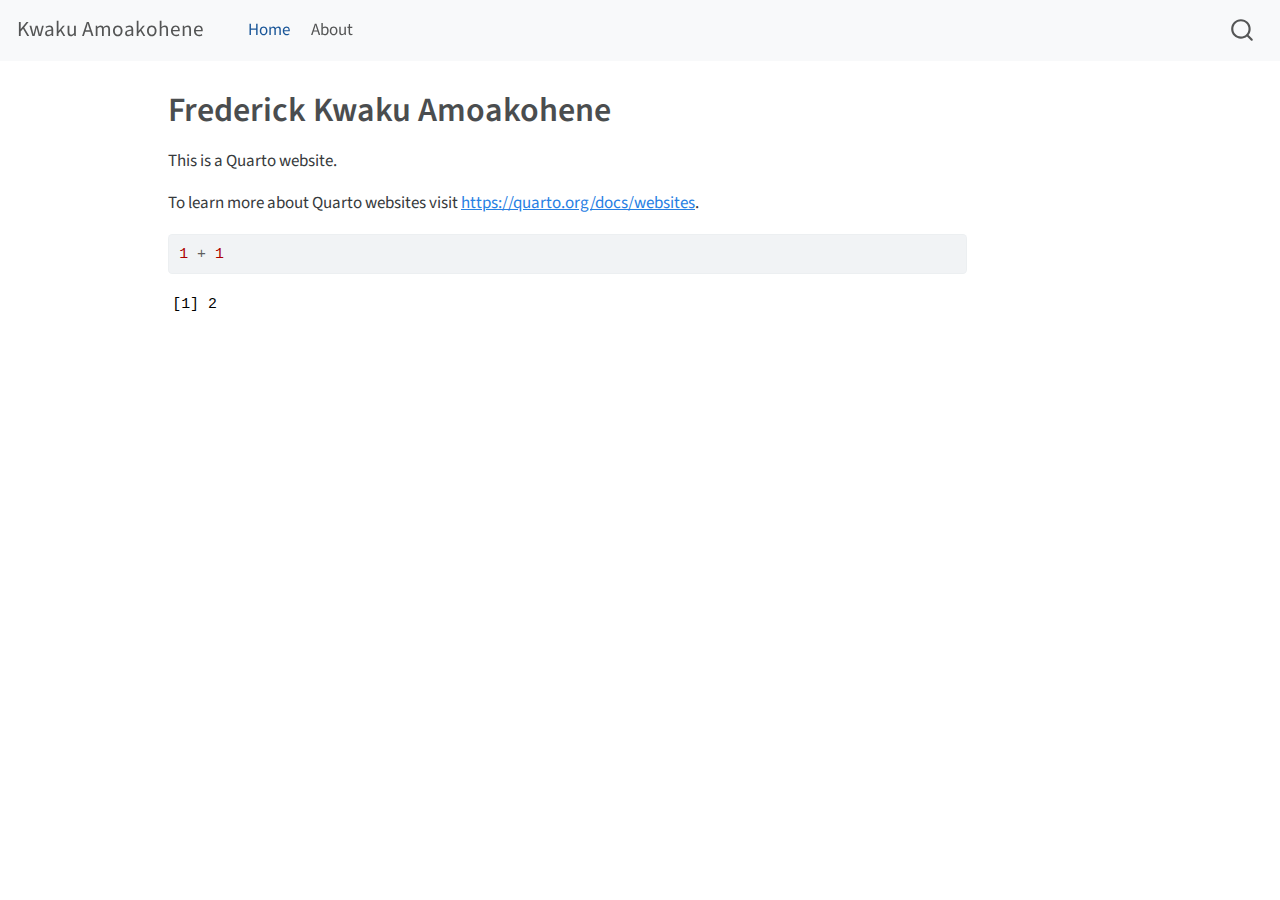
==== docs/index.html @ 7fefe79c "Serious website" ====
<!DOCTYPE html>
<html xmlns="http://www.w3.org/1999/xhtml" lang="en" xml:lang="en"><head>

<meta charset="utf-8">
<meta name="generator" content="quarto-1.3.450">

<meta name="viewport" content="width=device-width, initial-scale=1.0, user-scalable=yes">


<title>Kwaku Amoakohene - Frederick Kwaku Amoakohene</title>
<style>
code{white-space: pre-wrap;}
span.smallcaps{font-variant: small-caps;}
div.columns{display: flex; gap: min(4vw, 1.5em);}
div.column{flex: auto; overflow-x: auto;}
div.hanging-indent{margin-left: 1.5em; text-indent: -1.5em;}
ul.task-list{list-style: none;}
ul.task-list li input[type="checkbox"] {
  width: 0.8em;
  margin: 0 0.8em 0.2em -1em; /* quarto-specific, see https://github.com/quarto-dev/quarto-cli/issues/4556 */ 
  vertical-align: middle;
}
/* CSS for syntax highlighting */
pre > code.sourceCode { white-space: pre; position: relative; }
pre > code.sourceCode > span { display: inline-block; line-height: 1.25; }
pre > code.sourceCode > span:empty { height: 1.2em; }
.sourceCode { overflow: visible; }
code.sourceCode > span { color: inherit; text-decoration: inherit; }
div.sourceCode { margin: 1em 0; }
pre.sourceCode { margin: 0; }
@media screen {
div.sourceCode { overflow: auto; }
}
@media print {
pre > code.sourceCode { white-space: pre-wrap; }
pre > code.sourceCode > span { text-indent: -5em; padding-left: 5em; }
}
pre.numberSource code
  { counter-reset: source-line 0; }
pre.numberSource code > span
  { position: relative; left: -4em; counter-increment: source-line; }
pre.numberSource code > span > a:first-child::before
  { content: counter(source-line);
    position: relative; left: -1em; text-align: right; vertical-align: baseline;
    border: none; display: inline-block;
    -webkit-touch-callout: none; -webkit-user-select: none;
    -khtml-user-select: none; -moz-user-select: none;
    -ms-user-select: none; user-select: none;
    padding: 0 4px; width: 4em;
  }
pre.numberSource { margin-left: 3em;  padding-left: 4px; }
div.sourceCode
  {   }
@media screen {
pre > code.sourceCode > span > a:first-child::before { text-decoration: underline; }
}
</style>


<script src="site_libs/quarto-nav/quarto-nav.js"></script>
<script src="site_libs/quarto-nav/headroom.min.js"></script>
<script src="site_libs/clipboard/clipboard.min.js"></script>
<script src="site_libs/quarto-search/autocomplete.umd.js"></script>
<script src="site_libs/quarto-search/fuse.min.js"></script>
<script src="site_libs/quarto-search/quarto-search.js"></script>
<meta name="quarto:offset" content="./">
<script src="site_libs/quarto-html/quarto.js"></script>
<script src="site_libs/quarto-html/popper.min.js"></script>
<script src="site_libs/quarto-html/tippy.umd.min.js"></script>
<script src="site_libs/quarto-html/anchor.min.js"></script>
<link href="site_libs/quarto-html/tippy.css" rel="stylesheet">
<link href="site_libs/quarto-html/quarto-syntax-highlighting.css" rel="stylesheet" id="quarto-text-highlighting-styles">
<script src="site_libs/bootstrap/bootstrap.min.js"></script>
<link href="site_libs/bootstrap/bootstrap-icons.css" rel="stylesheet">
<link href="site_libs/bootstrap/bootstrap.min.css" rel="stylesheet" id="quarto-bootstrap" data-mode="light">
<script id="quarto-search-options" type="application/json">{
  "location": "navbar",
  "copy-button": false,
  "collapse-after": 3,
  "panel-placement": "end",
  "type": "overlay",
  "limit": 20,
  "language": {
    "search-no-results-text": "No results",
    "search-matching-documents-text": "matching documents",
    "search-copy-link-title": "Copy link to search",
    "search-hide-matches-text": "Hide additional matches",
    "search-more-match-text": "more match in this document",
    "search-more-matches-text": "more matches in this document",
    "search-clear-button-title": "Clear",
    "search-detached-cancel-button-title": "Cancel",
    "search-submit-button-title": "Submit",
    "search-label": "Search"
  }
}</script>


<link rel="stylesheet" href="styles.css">
</head>

<body class="nav-fixed">

<div id="quarto-search-results"></div>
  <header id="quarto-header" class="headroom fixed-top">
    <nav class="navbar navbar-expand-lg navbar-dark ">
      <div class="navbar-container container-fluid">
      <div class="navbar-brand-container">
    <a class="navbar-brand" href="./index.html">
    <span class="navbar-title">Kwaku Amoakohene</span>
    </a>
  </div>
            <div id="quarto-search" class="" title="Search"></div>
          <button class="navbar-toggler" type="button" data-bs-toggle="collapse" data-bs-target="#navbarCollapse" aria-controls="navbarCollapse" aria-expanded="false" aria-label="Toggle navigation" onclick="if (window.quartoToggleHeadroom) { window.quartoToggleHeadroom(); }">
  <span class="navbar-toggler-icon"></span>
</button>
          <div class="collapse navbar-collapse" id="navbarCollapse">
            <ul class="navbar-nav navbar-nav-scroll me-auto">
  <li class="nav-item">
    <a class="nav-link active" href="./index.html" rel="" target="" aria-current="page">
 <span class="menu-text">Home</span></a>
  </li>  
  <li class="nav-item">
    <a class="nav-link" href="./about.html" rel="" target="">
 <span class="menu-text">About</span></a>
  </li>  
</ul>
            <div class="quarto-navbar-tools ms-auto">
</div>
          </div> <!-- /navcollapse -->
      </div> <!-- /container-fluid -->
    </nav>
</header>
<!-- content -->
<div id="quarto-content" class="quarto-container page-columns page-rows-contents page-layout-article page-navbar">
<!-- sidebar -->
<!-- margin-sidebar -->
    <div id="quarto-margin-sidebar" class="sidebar margin-sidebar">
        
    </div>
<!-- main -->
<main class="content" id="quarto-document-content">

<header id="title-block-header" class="quarto-title-block default">
<div class="quarto-title">
<h1 class="title">Frederick Kwaku Amoakohene</h1>
</div>



<div class="quarto-title-meta">

    
  
    
  </div>
  

</header>

<p>This is a Quarto website.</p>
<p>To learn more about Quarto websites visit <a href="https://quarto.org/docs/websites" class="uri">https://quarto.org/docs/websites</a>.</p>
<div class="cell">
<div class="sourceCode cell-code" id="cb1"><pre class="sourceCode r code-with-copy"><code class="sourceCode r"><span id="cb1-1"><a href="#cb1-1" aria-hidden="true" tabindex="-1"></a><span class="dv">1</span> <span class="sc">+</span> <span class="dv">1</span></span></code><button title="Copy to Clipboard" class="code-copy-button"><i class="bi"></i></button></pre></div>
<div class="cell-output cell-output-stdout">
<pre><code>[1] 2</code></pre>
</div>
</div>



</main> <!-- /main -->
<script id="quarto-html-after-body" type="application/javascript">
window.document.addEventListener("DOMContentLoaded", function (event) {
  const toggleBodyColorMode = (bsSheetEl) => {
    const mode = bsSheetEl.getAttribute("data-mode");
    const bodyEl = window.document.querySelector("body");
    if (mode === "dark") {
      bodyEl.classList.add("quarto-dark");
      bodyEl.classList.remove("quarto-light");
    } else {
      bodyEl.classList.add("quarto-light");
      bodyEl.classList.remove("quarto-dark");
    }
  }
  const toggleBodyColorPrimary = () => {
    const bsSheetEl = window.document.querySelector("link#quarto-bootstrap");
    if (bsSheetEl) {
      toggleBodyColorMode(bsSheetEl);
    }
  }
  toggleBodyColorPrimary();  
  const icon = "";
  const anchorJS = new window.AnchorJS();
  anchorJS.options = {
    placement: 'right',
    icon: icon
  };
  anchorJS.add('.anchored');
  const isCodeAnnotation = (el) => {
    for (const clz of el.classList) {
      if (clz.startsWith('code-annotation-')) {                     
        return true;
      }
    }
    return false;
  }
  const clipboard = new window.ClipboardJS('.code-copy-button', {
    text: function(trigger) {
      const codeEl = trigger.previousElementSibling.cloneNode(true);
      for (const childEl of codeEl.children) {
        if (isCodeAnnotation(childEl)) {
          childEl.remove();
        }
      }
      return codeEl.innerText;
    }
  });
  clipboard.on('success', function(e) {
    // button target
    const button = e.trigger;
    // don't keep focus
    button.blur();
    // flash "checked"
    button.classList.add('code-copy-button-checked');
    var currentTitle = button.getAttribute("title");
    button.setAttribute("title", "Copied!");
    let tooltip;
    if (window.bootstrap) {
      button.setAttribute("data-bs-toggle", "tooltip");
      button.setAttribute("data-bs-placement", "left");
      button.setAttribute("data-bs-title", "Copied!");
      tooltip = new bootstrap.Tooltip(button, 
        { trigger: "manual", 
          customClass: "code-copy-button-tooltip",
          offset: [0, -8]});
      tooltip.show();    
    }
    setTimeout(function() {
      if (tooltip) {
        tooltip.hide();
        button.removeAttribute("data-bs-title");
        button.removeAttribute("data-bs-toggle");
        button.removeAttribute("data-bs-placement");
      }
      button.setAttribute("title", currentTitle);
      button.classList.remove('code-copy-button-checked');
    }, 1000);
    // clear code selection
    e.clearSelection();
  });
  function tippyHover(el, contentFn) {
    const config = {
      allowHTML: true,
      content: contentFn,
      maxWidth: 500,
      delay: 100,
      arrow: false,
      appendTo: function(el) {
          return el.parentElement;
      },
      interactive: true,
      interactiveBorder: 10,
      theme: 'quarto',
      placement: 'bottom-start'
    };
    window.tippy(el, config); 
  }
  const noterefs = window.document.querySelectorAll('a[role="doc-noteref"]');
  for (var i=0; i<noterefs.length; i++) {
    const ref = noterefs[i];
    tippyHover(ref, function() {
      // use id or data attribute instead here
      let href = ref.getAttribute('data-footnote-href') || ref.getAttribute('href');
      try { href = new URL(href).hash; } catch {}
      const id = href.replace(/^#\/?/, "");
      const note = window.document.getElementById(id);
      return note.innerHTML;
    });
  }
      let selectedAnnoteEl;
      const selectorForAnnotation = ( cell, annotation) => {
        let cellAttr = 'data-code-cell="' + cell + '"';
        let lineAttr = 'data-code-annotation="' +  annotation + '"';
        const selector = 'span[' + cellAttr + '][' + lineAttr + ']';
        return selector;
      }
      const selectCodeLines = (annoteEl) => {
        const doc = window.document;
        const targetCell = annoteEl.getAttribute("data-target-cell");
        const targetAnnotation = annoteEl.getAttribute("data-target-annotation");
        const annoteSpan = window.document.querySelector(selectorForAnnotation(targetCell, targetAnnotation));
        const lines = annoteSpan.getAttribute("data-code-lines").split(",");
        const lineIds = lines.map((line) => {
          return targetCell + "-" + line;
        })
        let top = null;
        let height = null;
        let parent = null;
        if (lineIds.length > 0) {
            //compute the position of the single el (top and bottom and make a div)
            const el = window.document.getElementById(lineIds[0]);
            top = el.offsetTop;
            height = el.offsetHeight;
            parent = el.parentElement.parentElement;
          if (lineIds.length > 1) {
            const lastEl = window.document.getElementById(lineIds[lineIds.length - 1]);
            const bottom = lastEl.offsetTop + lastEl.offsetHeight;
            height = bottom - top;
          }
          if (top !== null && height !== null && parent !== null) {
            // cook up a div (if necessary) and position it 
            let div = window.document.getElementById("code-annotation-line-highlight");
            if (div === null) {
              div = window.document.createElement("div");
              div.setAttribute("id", "code-annotation-line-highlight");
              div.style.position = 'absolute';
              parent.appendChild(div);
            }
            div.style.top = top - 2 + "px";
            div.style.height = height + 4 + "px";
            let gutterDiv = window.document.getElementById("code-annotation-line-highlight-gutter");
            if (gutterDiv === null) {
              gutterDiv = window.document.createElement("div");
              gutterDiv.setAttribute("id", "code-annotation-line-highlight-gutter");
              gutterDiv.style.position = 'absolute';
              const codeCell = window.document.getElementById(targetCell);
              const gutter = codeCell.querySelector('.code-annotation-gutter');
              gutter.appendChild(gutterDiv);
            }
            gutterDiv.style.top = top - 2 + "px";
            gutterDiv.style.height = height + 4 + "px";
          }
          selectedAnnoteEl = annoteEl;
        }
      };
      const unselectCodeLines = () => {
        const elementsIds = ["code-annotation-line-highlight", "code-annotation-line-highlight-gutter"];
        elementsIds.forEach((elId) => {
          const div = window.document.getElementById(elId);
          if (div) {
            div.remove();
          }
        });
        selectedAnnoteEl = undefined;
      };
      // Attach click handler to the DT
      const annoteDls = window.document.querySelectorAll('dt[data-target-cell]');
      for (const annoteDlNode of annoteDls) {
        annoteDlNode.addEventListener('click', (event) => {
          const clickedEl = event.target;
          if (clickedEl !== selectedAnnoteEl) {
            unselectCodeLines();
            const activeEl = window.document.querySelector('dt[data-target-cell].code-annotation-active');
            if (activeEl) {
              activeEl.classList.remove('code-annotation-active');
            }
            selectCodeLines(clickedEl);
            clickedEl.classList.add('code-annotation-active');
          } else {
            // Unselect the line
            unselectCodeLines();
            clickedEl.classList.remove('code-annotation-active');
          }
        });
      }
  const findCites = (el) => {
    const parentEl = el.parentElement;
    if (parentEl) {
      const cites = parentEl.dataset.cites;
      if (cites) {
        return {
          el,
          cites: cites.split(' ')
        };
      } else {
        return findCites(el.parentElement)
      }
    } else {
      return undefined;
    }
  };
  var bibliorefs = window.document.querySelectorAll('a[role="doc-biblioref"]');
  for (var i=0; i<bibliorefs.length; i++) {
    const ref = bibliorefs[i];
    const citeInfo = findCites(ref);
    if (citeInfo) {
      tippyHover(citeInfo.el, function() {
        var popup = window.document.createElement('div');
        citeInfo.cites.forEach(function(cite) {
          var citeDiv = window.document.createElement('div');
          citeDiv.classList.add('hanging-indent');
          citeDiv.classList.add('csl-entry');
          var biblioDiv = window.document.getElementById('ref-' + cite);
          if (biblioDiv) {
            citeDiv.innerHTML = biblioDiv.innerHTML;
          }
          popup.appendChild(citeDiv);
        });
        return popup.innerHTML;
      });
    }
  }
});
</script>
</div> <!-- /content -->



</body></html>
---- docs/site_libs/quarto-html/tippy.css ----
.tippy-box[data-animation=fade][data-state=hidden]{opacity:0}[data-tippy-root]{max-width:calc(100vw - 10px)}.tippy-box{position:relative;background-color:#333;color:#fff;border-radius:4px;font-size:14px;line-height:1.4;white-space:normal;outline:0;transition-property:transform,visibility,opacity}.tippy-box[data-placement^=top]>.tippy-arrow{bottom:0}.tippy-box[data-placement^=top]>.tippy-arrow:before{bottom:-7px;left:0;border-width:8px 8px 0;border-top-color:initial;transform-origin:center top}.tippy-box[data-placement^=bottom]>.tippy-arrow{top:0}.tippy-box[data-placement^=bottom]>.tippy-arrow:before{top:-7px;left:0;border-width:0 8px 8px;border-bottom-color:initial;transform-origin:center bottom}.tippy-box[data-placement^=left]>.tippy-arrow{right:0}.tippy-box[data-placement^=left]>.tippy-arrow:before{border-width:8px 0 8px 8px;border-left-color:initial;right:-7px;transform-origin:center left}.tippy-box[data-placement^=right]>.tippy-arrow{left:0}.tippy-box[data-placement^=right]>.tippy-arrow:before{left:-7px;border-width:8px 8px 8px 0;border-right-color:initial;transform-origin:center right}.tippy-box[data-inertia][data-state=visible]{transition-timing-function:cubic-bezier(.54,1.5,.38,1.11)}.tippy-arrow{width:16px;height:16px;color:#333}.tippy-arrow:before{content:"";position:absolute;border-color:transparent;border-style:solid}.tippy-content{position:relative;padding:5px 9px;z-index:1}
---- docs/site_libs/quarto-html/quarto-syntax-highlighting.css ----
/* quarto syntax highlight colors */
:root {
  --quarto-hl-ot-color: #003B4F;
  --quarto-hl-at-color: #657422;
  --quarto-hl-ss-color: #20794D;
  --quarto-hl-an-color: #5E5E5E;
  --quarto-hl-fu-color: #4758AB;
  --quarto-hl-st-color: #20794D;
  --quarto-hl-cf-color: #003B4F;
  --quarto-hl-op-color: #5E5E5E;
  --quarto-hl-er-color: #AD0000;
  --quarto-hl-bn-color: #AD0000;
  --quarto-hl-al-color: #AD0000;
  --quarto-hl-va-color: #111111;
  --quarto-hl-bu-color: inherit;
  --quarto-hl-ex-color: inherit;
  --quarto-hl-pp-color: #AD0000;
  --quarto-hl-in-color: #5E5E5E;
  --quarto-hl-vs-color: #20794D;
  --quarto-hl-wa-color: #5E5E5E;
  --quarto-hl-do-color: #5E5E5E;
  --quarto-hl-im-color: #00769E;
  --quarto-hl-ch-color: #20794D;
  --quarto-hl-dt-color: #AD0000;
  --quarto-hl-fl-color: #AD0000;
  --quarto-hl-co-color: #5E5E5E;
  --quarto-hl-cv-color: #5E5E5E;
  --quarto-hl-cn-color: #8f5902;
  --quarto-hl-sc-color: #5E5E5E;
  --quarto-hl-dv-color: #AD0000;
  --quarto-hl-kw-color: #003B4F;
}

/* other quarto variables */
:root {
  --quarto-font-monospace: SFMono-Regular, Menlo, Monaco, Consolas, "Liberation Mono", "Courier New", monospace;
}

pre > code.sourceCode > span {
  color: #003B4F;
}

code span {
  color: #003B4F;
}

code.sourceCode > span {
  color: #003B4F;
}

div.sourceCode,
div.sourceCode pre.sourceCode {
  color: #003B4F;
}

code span.ot {
  color: #003B4F;
  font-style: inherit;
}

code span.at {
  color: #657422;
  font-style: inherit;
}

code span.ss {
  color: #20794D;
  font-style: inherit;
}

code span.an {
  color: #5E5E5E;
  font-style: inherit;
}

code span.fu {
  color: #4758AB;
  font-style: inherit;
}

code span.st {
  color: #20794D;
  font-style: inherit;
}

code span.cf {
  color: #003B4F;
  font-style: inherit;
}

code span.op {
  color: #5E5E5E;
  font-style: inherit;
}

code span.er {
  color: #AD0000;
  font-style: inherit;
}

code span.bn {
  color: #AD0000;
  font-style: inherit;
}

code span.al {
  color: #AD0000;
  font-style: inherit;
}

code span.va {
  color: #111111;
  font-style: inherit;
}

code span.bu {
  font-style: inherit;
}

code span.ex {
  font-style: inherit;
}

code span.pp {
  color: #AD0000;
  font-style: inherit;
}

code span.in {
  color: #5E5E5E;
  font-style: inherit;
}

code span.vs {
  color: #20794D;
  font-style: inherit;
}

code span.wa {
  color: #5E5E5E;
  font-style: italic;
}

code span.do {
  color: #5E5E5E;
  font-style: italic;
}

code span.im {
  color: #00769E;
  font-style: inherit;
}

code span.ch {
  color: #20794D;
  font-style: inherit;
}

code span.dt {
  color: #AD0000;
  font-style: inherit;
}

code span.fl {
  color: #AD0000;
  font-style: inherit;
}

code span.co {
  color: #5E5E5E;
  font-style: inherit;
}

code span.cv {
  color: #5E5E5E;
  font-style: italic;
}

code span.cn {
  color: #8f5902;
  font-style: inherit;
}

code span.sc {
  color: #5E5E5E;
  font-style: inherit;
}

code span.dv {
  color: #AD0000;
  font-style: inherit;
}

code span.kw {
  color: #003B4F;
  font-style: inherit;
}

.prevent-inlining {
  content: "</";
}

/*# sourceMappingURL=debc5d5d77c3f9108843748ff7464032.css.map */
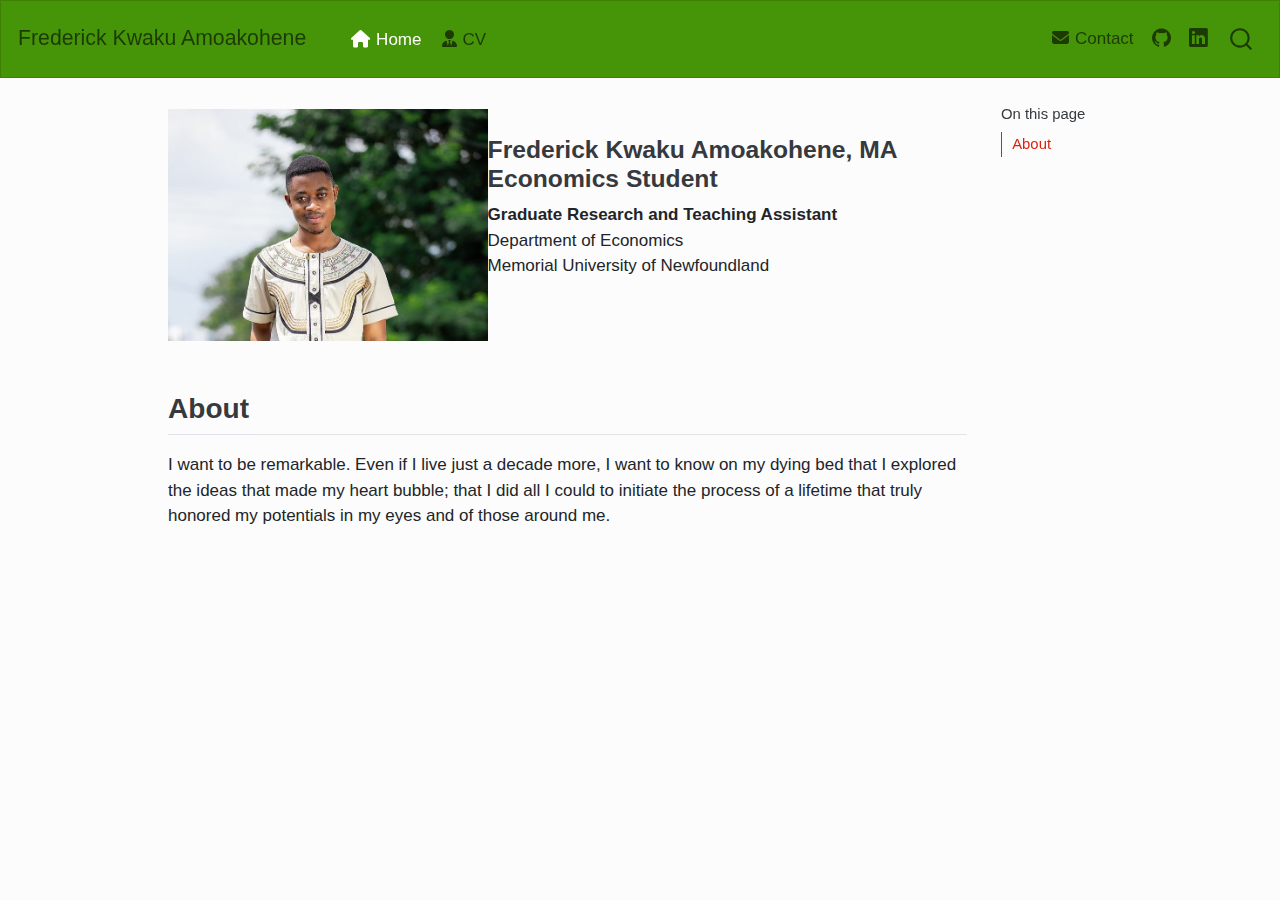
==== commit 77ad2435: "New changes" ====
--- a/docs/index.html
+++ b/docs/index.html
@@ -7,7 +7,7 @@
 <meta name="viewport" content="width=device-width, initial-scale=1.0, user-scalable=yes">
 
 
-<title>Kwaku Amoakohene - Frederick Kwaku Amoakohene</title>
+<title>Frederick Kwaku Amoakohene -</title>
 <style>
 code{white-space: pre-wrap;}
 span.smallcaps{font-variant: small-caps;}
@@ -19,40 +19,6 @@
   width: 0.8em;
   margin: 0 0.8em 0.2em -1em; /* quarto-specific, see https://github.com/quarto-dev/quarto-cli/issues/4556 */ 
   vertical-align: middle;
-}
-/* CSS for syntax highlighting */
-pre > code.sourceCode { white-space: pre; position: relative; }
-pre > code.sourceCode > span { display: inline-block; line-height: 1.25; }
-pre > code.sourceCode > span:empty { height: 1.2em; }
-.sourceCode { overflow: visible; }
-code.sourceCode > span { color: inherit; text-decoration: inherit; }
-div.sourceCode { margin: 1em 0; }
-pre.sourceCode { margin: 0; }
-@media screen {
-div.sourceCode { overflow: auto; }
-}
-@media print {
-pre > code.sourceCode { white-space: pre-wrap; }
-pre > code.sourceCode > span { text-indent: -5em; padding-left: 5em; }
-}
-pre.numberSource code
-  { counter-reset: source-line 0; }
-pre.numberSource code > span
-  { position: relative; left: -4em; counter-increment: source-line; }
-pre.numberSource code > span > a:first-child::before
-  { content: counter(source-line);
-    position: relative; left: -1em; text-align: right; vertical-align: baseline;
-    border: none; display: inline-block;
-    -webkit-touch-callout: none; -webkit-user-select: none;
-    -khtml-user-select: none; -moz-user-select: none;
-    -ms-user-select: none; user-select: none;
-    padding: 0 4px; width: 4em;
-  }
-pre.numberSource { margin-left: 3em;  padding-left: 4px; }
-div.sourceCode
-  {   }
-@media screen {
-pre > code.sourceCode > span > a:first-child::before { text-decoration: underline; }
 }
 </style>
 
@@ -73,6 +39,8 @@
 <script src="site_libs/bootstrap/bootstrap.min.js"></script>
 <link href="site_libs/bootstrap/bootstrap-icons.css" rel="stylesheet">
 <link href="site_libs/bootstrap/bootstrap.min.css" rel="stylesheet" id="quarto-bootstrap" data-mode="light">
+<link href="site_libs/quarto-contrib/fontawesome6-0.1.0/all.css" rel="stylesheet">
+<link href="site_libs/quarto-contrib/fontawesome6-0.1.0/latex-fontsize.css" rel="stylesheet">
 <script id="quarto-search-options" type="application/json">{
   "location": "navbar",
   "copy-button": false,
@@ -93,6 +61,15 @@
     "search-label": "Search"
   }
 }</script>
+<!-- Global site tag (gtag.js) - Google Analytics -->
+<script async="" src="https://www.googletagmanager.com/gtag/js?id=UA-242642273-1"></script>
+<script>
+  window.dataLayer = window.dataLayer || [];
+  function gtag(){dataLayer.push(arguments);}
+  gtag('js', new Date());
+
+  gtag('config', 'UA-242642273-1');
+</script>
 
 
 <link rel="stylesheet" href="styles.css">
@@ -106,7 +83,7 @@
       <div class="navbar-container container-fluid">
       <div class="navbar-brand-container">
     <a class="navbar-brand" href="./index.html">
-    <span class="navbar-title">Kwaku Amoakohene</span>
+    <span class="navbar-title">Frederick Kwaku Amoakohene</span>
     </a>
   </div>
             <div id="quarto-search" class="" title="Search"></div>
@@ -117,14 +94,30 @@
             <ul class="navbar-nav navbar-nav-scroll me-auto">
   <li class="nav-item">
     <a class="nav-link active" href="./index.html" rel="" target="" aria-current="page">
- <span class="menu-text">Home</span></a>
+ <span class="menu-text"><i class="fa-solid fa-house" aria-label="house"></i> Home</span></a>
   </li>  
   <li class="nav-item">
-    <a class="nav-link" href="./about.html" rel="" target="">
- <span class="menu-text">About</span></a>
+    <a class="nav-link" href="./CV.html" rel="" target="">
+ <span class="menu-text"><i class="fa-solid fa-user-tie" aria-label="user-tie"></i> CV</span></a>
   </li>  
 </ul>
-            <div class="quarto-navbar-tools ms-auto">
+            <ul class="navbar-nav navbar-nav-scroll ms-auto">
+  <li class="nav-item">
+    <a class="nav-link" href="./Contact.html" rel="" target="">
+ <span class="menu-text"><i class="fa-solid fa-envelope" aria-label="envelope"></i> Contact</span></a>
+  </li>  
+  <li class="nav-item compact">
+    <a class="nav-link" href="https://github.com/famoakohene7" rel="" target=""><i class="bi bi-github" role="img">
+</i> 
+ <span class="menu-text"></span></a>
+  </li>  
+  <li class="nav-item compact">
+    <a class="nav-link" href="https://www.linkedin.com/in/frederick-amoakohene/" rel="" target=""><i class="bi bi-linkedin" role="img">
+</i> 
+ <span class="menu-text"></span></a>
+  </li>  
+</ul>
+            <div class="quarto-navbar-tools">
 </div>
           </div> <!-- /navcollapse -->
       </div> <!-- /container-fluid -->
@@ -135,38 +128,39 @@
 <!-- sidebar -->
 <!-- margin-sidebar -->
     <div id="quarto-margin-sidebar" class="sidebar margin-sidebar">
-        
+        <nav id="TOC" role="doc-toc" class="toc-active">
+    <h2 id="toc-title">On this page</h2>
+   
+  <ul>
+  <li><a href="#about" id="toc-about" class="nav-link active" data-scroll-target="#about">About</a></li>
+  </ul>
+</nav>
     </div>
 <!-- main -->
 <main class="content" id="quarto-document-content">
 
-<header id="title-block-header" class="quarto-title-block default">
-<div class="quarto-title">
-<h1 class="title">Frederick Kwaku Amoakohene</h1>
+
+
+<div class="columns">
+<div class="column" style="width:40%;">
+<div class="round-image">
+<p><img src="photo.jpg" class="img-fluid"></p>
 </div>
-
-
-
-<div class="quarto-title-meta">
-
-    
-  
-    
-  </div>
-  
-
-</header>
-
-<p>This is a Quarto website.</p>
-<p>To learn more about Quarto websites visit <a href="https://quarto.org/docs/websites" class="uri">https://quarto.org/docs/websites</a>.</p>
-<div class="cell">
-<div class="sourceCode cell-code" id="cb1"><pre class="sourceCode r code-with-copy"><code class="sourceCode r"><span id="cb1-1"><a href="#cb1-1" aria-hidden="true" tabindex="-1"></a><span class="dv">1</span> <span class="sc">+</span> <span class="dv">1</span></span></code><button title="Copy to Clipboard" class="code-copy-button"><i class="bi"></i></button></pre></div>
-<div class="cell-output cell-output-stdout">
-<pre><code>[1] 2</code></pre>
+</div><div class="column" style="width:60%;">
+<section id="frederick-kwaku-amoakohene-ma-economics-student" class="level3">
+<h3 class="anchored" data-anchor-id="frederick-kwaku-amoakohene-ma-economics-student">Frederick Kwaku Amoakohene, MA Economics Student</h3>
+<p><strong>Graduate Research and Teaching Assistant</strong><br>
+Department of Economics<br>
+Memorial University of Newfoundland</p>
+</section>
 </div>
 </div>
-
-
+<section id="about" class="level2">
+<h2 class="anchored" data-anchor-id="about">About</h2>
+<p>I want to be remarkable. Even if I live just a decade more, I want to know on my dying bed that I explored the ideas that made my heart bubble; that I did all I could to initiate the process of a lifetime that truly honored my potentials in my eyes and of those around me.</p>
+
+
+</section>
 
 </main> <!-- /main -->
 <script id="quarto-html-after-body" type="application/javascript">
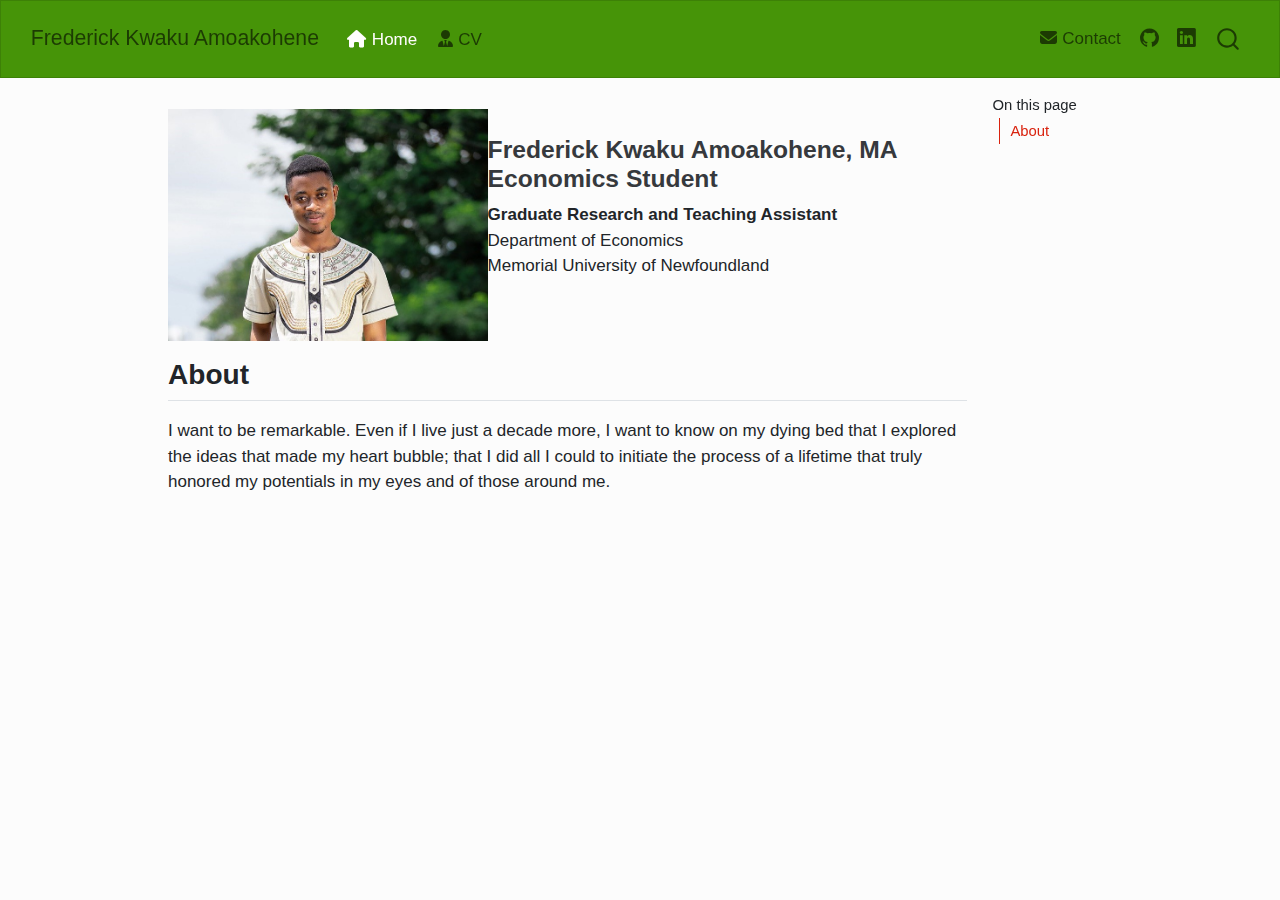
==== commit 3ffe872c: "New update" ====
--- a/docs/index.html
+++ b/docs/index.html
@@ -2,12 +2,12 @@
 <html xmlns="http://www.w3.org/1999/xhtml" lang="en" xml:lang="en"><head>
 
 <meta charset="utf-8">
-<meta name="generator" content="quarto-1.3.450">
+<meta name="generator" content="quarto-1.5.57">
 
 <meta name="viewport" content="width=device-width, initial-scale=1.0, user-scalable=yes">
 
 
-<title>Frederick Kwaku Amoakohene -</title>
+<title>Frederick Kwaku Amoakohene</title>
 <style>
 code{white-space: pre-wrap;}
 span.smallcaps{font-variant: small-caps;}
@@ -47,7 +47,13 @@
   "collapse-after": 3,
   "panel-placement": "end",
   "type": "overlay",
-  "limit": 20,
+  "limit": 50,
+  "keyboard-shortcut": [
+    "f",
+    "/",
+    "s"
+  ],
+  "show-item-context": false,
   "language": {
     "search-no-results-text": "No results",
     "search-matching-documents-text": "matching documents",
@@ -56,20 +62,30 @@
     "search-more-match-text": "more match in this document",
     "search-more-matches-text": "more matches in this document",
     "search-clear-button-title": "Clear",
+    "search-text-placeholder": "",
     "search-detached-cancel-button-title": "Cancel",
     "search-submit-button-title": "Submit",
     "search-label": "Search"
   }
 }</script>
 <!-- Global site tag (gtag.js) - Google Analytics -->
+
 <script async="" src="https://www.googletagmanager.com/gtag/js?id=UA-242642273-1"></script>
+
 <script>
+
   window.dataLayer = window.dataLayer || [];
+
   function gtag(){dataLayer.push(arguments);}
+
   gtag('js', new Date());
 
+
+
   gtag('config', 'UA-242642273-1');
+
 </script>
+
 
 
 <link rel="stylesheet" href="styles.css">
@@ -79,47 +95,47 @@
 
 <div id="quarto-search-results"></div>
   <header id="quarto-header" class="headroom fixed-top">
-    <nav class="navbar navbar-expand-lg navbar-dark ">
+    <nav class="navbar navbar-expand-lg " data-bs-theme="dark">
       <div class="navbar-container container-fluid">
-      <div class="navbar-brand-container">
+      <div class="navbar-brand-container mx-auto">
     <a class="navbar-brand" href="./index.html">
     <span class="navbar-title">Frederick Kwaku Amoakohene</span>
     </a>
   </div>
             <div id="quarto-search" class="" title="Search"></div>
-          <button class="navbar-toggler" type="button" data-bs-toggle="collapse" data-bs-target="#navbarCollapse" aria-controls="navbarCollapse" aria-expanded="false" aria-label="Toggle navigation" onclick="if (window.quartoToggleHeadroom) { window.quartoToggleHeadroom(); }">
+          <button class="navbar-toggler" type="button" data-bs-toggle="collapse" data-bs-target="#navbarCollapse" aria-controls="navbarCollapse" role="menu" aria-expanded="false" aria-label="Toggle navigation" onclick="if (window.quartoToggleHeadroom) { window.quartoToggleHeadroom(); }">
   <span class="navbar-toggler-icon"></span>
 </button>
           <div class="collapse navbar-collapse" id="navbarCollapse">
             <ul class="navbar-nav navbar-nav-scroll me-auto">
   <li class="nav-item">
-    <a class="nav-link active" href="./index.html" rel="" target="" aria-current="page">
- <span class="menu-text"><i class="fa-solid fa-house" aria-label="house"></i> Home</span></a>
+    <a class="nav-link active" href="./index.html" aria-current="page"> 
+<span class="menu-text"><i class="fa-solid fa-house" aria-label="house"></i> Home</span></a>
   </li>  
   <li class="nav-item">
-    <a class="nav-link" href="./CV.html" rel="" target="">
- <span class="menu-text"><i class="fa-solid fa-user-tie" aria-label="user-tie"></i> CV</span></a>
+    <a class="nav-link" href="./CV.html"> 
+<span class="menu-text"><i class="fa-solid fa-user-tie" aria-label="user-tie"></i> CV</span></a>
   </li>  
 </ul>
             <ul class="navbar-nav navbar-nav-scroll ms-auto">
   <li class="nav-item">
-    <a class="nav-link" href="./Contact.html" rel="" target="">
- <span class="menu-text"><i class="fa-solid fa-envelope" aria-label="envelope"></i> Contact</span></a>
+    <a class="nav-link" href="./Contact.html"> 
+<span class="menu-text"><i class="fa-solid fa-envelope" aria-label="envelope"></i> Contact</span></a>
   </li>  
   <li class="nav-item compact">
-    <a class="nav-link" href="https://github.com/famoakohene7" rel="" target=""><i class="bi bi-github" role="img">
+    <a class="nav-link" href="https://github.com/famoakohene7"> <i class="bi bi-github" role="img">
 </i> 
- <span class="menu-text"></span></a>
+<span class="menu-text"></span></a>
   </li>  
   <li class="nav-item compact">
-    <a class="nav-link" href="https://www.linkedin.com/in/frederick-amoakohene/" rel="" target=""><i class="bi bi-linkedin" role="img">
+    <a class="nav-link" href="https://www.linkedin.com/in/frederick-amoakohene/"> <i class="bi bi-linkedin" role="img">
 </i> 
- <span class="menu-text"></span></a>
+<span class="menu-text"></span></a>
   </li>  
 </ul>
+          </div> <!-- /navcollapse -->
             <div class="quarto-navbar-tools">
 </div>
-          </div> <!-- /navcollapse -->
       </div> <!-- /container-fluid -->
     </nav>
 </header>
@@ -141,6 +157,7 @@
 
 
 
+
 <div class="columns">
 <div class="column" style="width:40%;">
 <div class="round-image">
@@ -198,18 +215,7 @@
     }
     return false;
   }
-  const clipboard = new window.ClipboardJS('.code-copy-button', {
-    text: function(trigger) {
-      const codeEl = trigger.previousElementSibling.cloneNode(true);
-      for (const childEl of codeEl.children) {
-        if (isCodeAnnotation(childEl)) {
-          childEl.remove();
-        }
-      }
-      return codeEl.innerText;
-    }
-  });
-  clipboard.on('success', function(e) {
+  const onCopySuccess = function(e) {
     // button target
     const button = e.trigger;
     // don't keep focus
@@ -241,11 +247,50 @@
     }, 1000);
     // clear code selection
     e.clearSelection();
+  }
+  const getTextToCopy = function(trigger) {
+      const codeEl = trigger.previousElementSibling.cloneNode(true);
+      for (const childEl of codeEl.children) {
+        if (isCodeAnnotation(childEl)) {
+          childEl.remove();
+        }
+      }
+      return codeEl.innerText;
+  }
+  const clipboard = new window.ClipboardJS('.code-copy-button:not([data-in-quarto-modal])', {
+    text: getTextToCopy
   });
-  function tippyHover(el, contentFn) {
+  clipboard.on('success', onCopySuccess);
+  if (window.document.getElementById('quarto-embedded-source-code-modal')) {
+    // For code content inside modals, clipBoardJS needs to be initialized with a container option
+    // TODO: Check when it could be a function (https://github.com/zenorocha/clipboard.js/issues/860)
+    const clipboardModal = new window.ClipboardJS('.code-copy-button[data-in-quarto-modal]', {
+      text: getTextToCopy,
+      container: window.document.getElementById('quarto-embedded-source-code-modal')
+    });
+    clipboardModal.on('success', onCopySuccess);
+  }
+    var localhostRegex = new RegExp(/^(?:http|https):\/\/localhost\:?[0-9]*\//);
+    var mailtoRegex = new RegExp(/^mailto:/);
+      var filterRegex = new RegExp('/' + window.location.host + '/');
+    var isInternal = (href) => {
+        return filterRegex.test(href) || localhostRegex.test(href) || mailtoRegex.test(href);
+    }
+    // Inspect non-navigation links and adorn them if external
+ 	var links = window.document.querySelectorAll('a[href]:not(.nav-link):not(.navbar-brand):not(.toc-action):not(.sidebar-link):not(.sidebar-item-toggle):not(.pagination-link):not(.no-external):not([aria-hidden]):not(.dropdown-item):not(.quarto-navigation-tool):not(.about-link)');
+    for (var i=0; i<links.length; i++) {
+      const link = links[i];
+      if (!isInternal(link.href)) {
+        // undo the damage that might have been done by quarto-nav.js in the case of
+        // links that we want to consider external
+        if (link.dataset.originalHref !== undefined) {
+          link.href = link.dataset.originalHref;
+        }
+      }
+    }
+  function tippyHover(el, contentFn, onTriggerFn, onUntriggerFn) {
     const config = {
       allowHTML: true,
-      content: contentFn,
       maxWidth: 500,
       delay: 100,
       arrow: false,
@@ -255,8 +300,17 @@
       interactive: true,
       interactiveBorder: 10,
       theme: 'quarto',
-      placement: 'bottom-start'
+      placement: 'bottom-start',
     };
+    if (contentFn) {
+      config.content = contentFn;
+    }
+    if (onTriggerFn) {
+      config.onTrigger = onTriggerFn;
+    }
+    if (onUntriggerFn) {
+      config.onUntrigger = onUntriggerFn;
+    }
     window.tippy(el, config); 
   }
   const noterefs = window.document.querySelectorAll('a[role="doc-noteref"]');
@@ -268,7 +322,130 @@
       try { href = new URL(href).hash; } catch {}
       const id = href.replace(/^#\/?/, "");
       const note = window.document.getElementById(id);
-      return note.innerHTML;
+      if (note) {
+        return note.innerHTML;
+      } else {
+        return "";
+      }
+    });
+  }
+  const xrefs = window.document.querySelectorAll('a.quarto-xref');
+  const processXRef = (id, note) => {
+    // Strip column container classes
+    const stripColumnClz = (el) => {
+      el.classList.remove("page-full", "page-columns");
+      if (el.children) {
+        for (const child of el.children) {
+          stripColumnClz(child);
+        }
+      }
+    }
+    stripColumnClz(note)
+    if (id === null || id.startsWith('sec-')) {
+      // Special case sections, only their first couple elements
+      const container = document.createElement("div");
+      if (note.children && note.children.length > 2) {
+        container.appendChild(note.children[0].cloneNode(true));
+        for (let i = 1; i < note.children.length; i++) {
+          const child = note.children[i];
+          if (child.tagName === "P" && child.innerText === "") {
+            continue;
+          } else {
+            container.appendChild(child.cloneNode(true));
+            break;
+          }
+        }
+        if (window.Quarto?.typesetMath) {
+          window.Quarto.typesetMath(container);
+        }
+        return container.innerHTML
+      } else {
+        if (window.Quarto?.typesetMath) {
+          window.Quarto.typesetMath(note);
+        }
+        return note.innerHTML;
+      }
+    } else {
+      // Remove any anchor links if they are present
+      const anchorLink = note.querySelector('a.anchorjs-link');
+      if (anchorLink) {
+        anchorLink.remove();
+      }
+      if (window.Quarto?.typesetMath) {
+        window.Quarto.typesetMath(note);
+      }
+      // TODO in 1.5, we should make sure this works without a callout special case
+      if (note.classList.contains("callout")) {
+        return note.outerHTML;
+      } else {
+        return note.innerHTML;
+      }
+    }
+  }
+  for (var i=0; i<xrefs.length; i++) {
+    const xref = xrefs[i];
+    tippyHover(xref, undefined, function(instance) {
+      instance.disable();
+      let url = xref.getAttribute('href');
+      let hash = undefined; 
+      if (url.startsWith('#')) {
+        hash = url;
+      } else {
+        try { hash = new URL(url).hash; } catch {}
+      }
+      if (hash) {
+        const id = hash.replace(/^#\/?/, "");
+        const note = window.document.getElementById(id);
+        if (note !== null) {
+          try {
+            const html = processXRef(id, note.cloneNode(true));
+            instance.setContent(html);
+          } finally {
+            instance.enable();
+            instance.show();
+          }
+        } else {
+          // See if we can fetch this
+          fetch(url.split('#')[0])
+          .then(res => res.text())
+          .then(html => {
+            const parser = new DOMParser();
+            const htmlDoc = parser.parseFromString(html, "text/html");
+            const note = htmlDoc.getElementById(id);
+            if (note !== null) {
+              const html = processXRef(id, note);
+              instance.setContent(html);
+            } 
+          }).finally(() => {
+            instance.enable();
+            instance.show();
+          });
+        }
+      } else {
+        // See if we can fetch a full url (with no hash to target)
+        // This is a special case and we should probably do some content thinning / targeting
+        fetch(url)
+        .then(res => res.text())
+        .then(html => {
+          const parser = new DOMParser();
+          const htmlDoc = parser.parseFromString(html, "text/html");
+          const note = htmlDoc.querySelector('main.content');
+          if (note !== null) {
+            // This should only happen for chapter cross references
+            // (since there is no id in the URL)
+            // remove the first header
+            if (note.children.length > 0 && note.children[0].tagName === "HEADER") {
+              note.children[0].remove();
+            }
+            const html = processXRef(null, note);
+            instance.setContent(html);
+          } 
+        }).finally(() => {
+          instance.enable();
+          instance.show();
+        });
+      }
+    }, function(instance) {
     });
   }
       let selectedAnnoteEl;
@@ -312,6 +489,7 @@
             }
             div.style.top = top - 2 + "px";
             div.style.height = height + 4 + "px";
+            div.style.left = 0;
             let gutterDiv = window.document.getElementById("code-annotation-line-highlight-gutter");
             if (gutterDiv === null) {
               gutterDiv = window.document.createElement("div");
@@ -337,6 +515,32 @@
         });
         selectedAnnoteEl = undefined;
       };
+        // Handle positioning of the toggle
+    window.addEventListener(
+      "resize",
+      throttle(() => {
+        elRect = undefined;
+        if (selectedAnnoteEl) {
+          selectCodeLines(selectedAnnoteEl);
+        }
+      }, 10)
+    );
+    function throttle(fn, ms) {
+    let throttle = false;
+    let timer;
+      return (...args) => {
+        if(!throttle) { // first call gets through
+            fn.apply(this, args);
+            throttle = true;
+        } else { // all the others get throttled
+            if(timer) clearTimeout(timer); // cancel #2
+            timer = setTimeout(() => {
+              fn.apply(this, args);
+              timer = throttle = false;
+            }, ms);
+        }
+      };
+    }
       // Attach click handler to the DT
       const annoteDls = window.document.querySelectorAll('dt[data-target-cell]');
       for (const annoteDlNode of annoteDls) {
@@ -400,4 +604,5 @@
 
 
 
+
 </body></html>--- a/docs/site_libs/quarto-html/quarto-syntax-highlighting.css
+++ b/docs/site_libs/quarto-html/quarto-syntax-highlighting.css
@@ -85,6 +85,7 @@
 
 code span.cf {
   color: #003B4F;
+  font-weight: bold;
   font-style: inherit;
 }
 
@@ -193,6 +194,7 @@
 
 code span.kw {
   color: #003B4F;
+  font-weight: bold;
   font-style: inherit;
 }
 
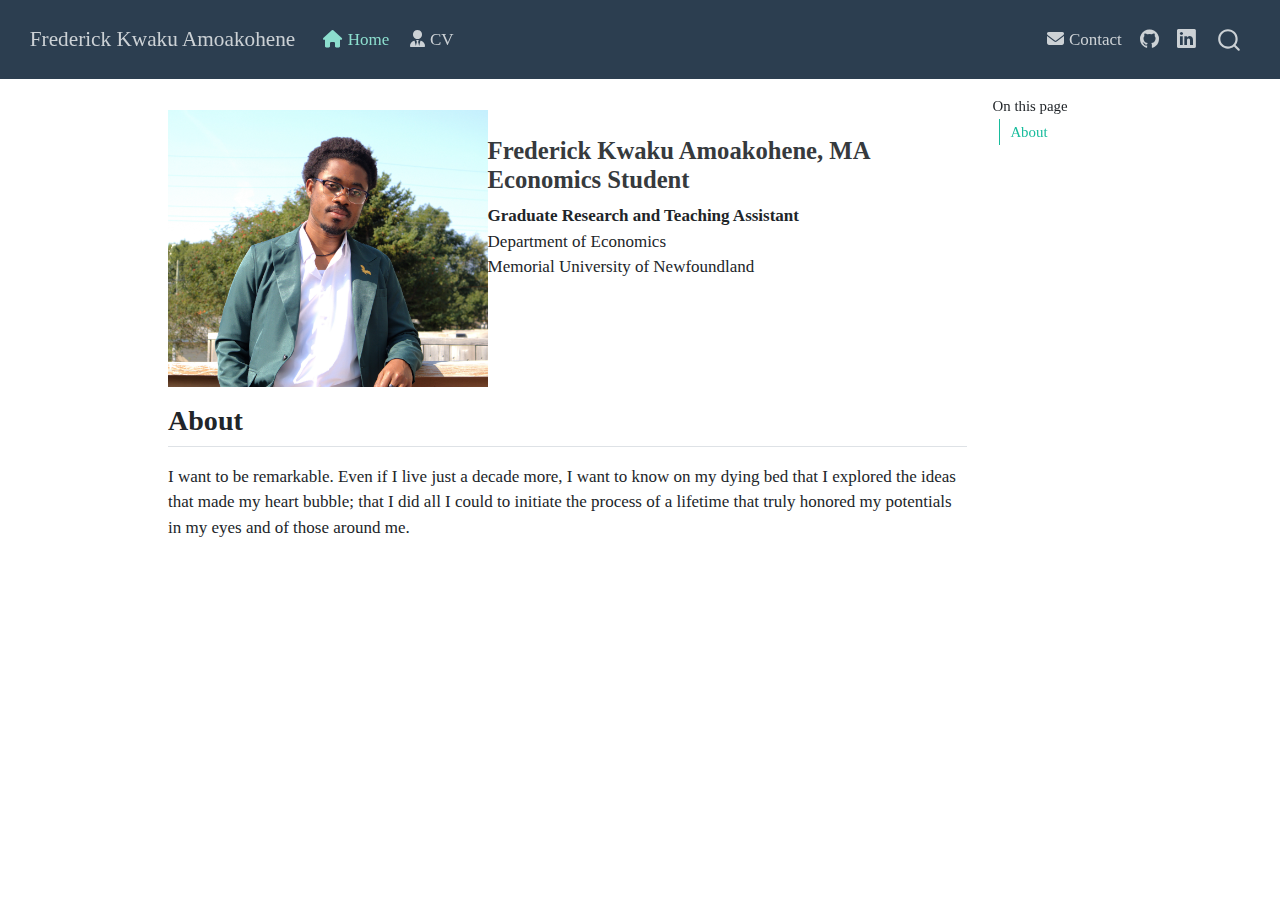
==== commit 5d1d2f99: "Interface" ====
--- a/docs/index.html
+++ b/docs/index.html
@@ -68,6 +68,7 @@
     "search-label": "Search"
   }
 }</script>
+<style>html{ scroll-behavior: smooth; }</style>
 <!-- Global site tag (gtag.js) - Google Analytics -->
 
 <script async="" src="https://www.googletagmanager.com/gtag/js?id=UA-242642273-1"></script>
@@ -605,4 +606,5 @@
 
 
 
+<script src="site_libs/quarto-html/zenscroll-min.js"></script>
 </body></html>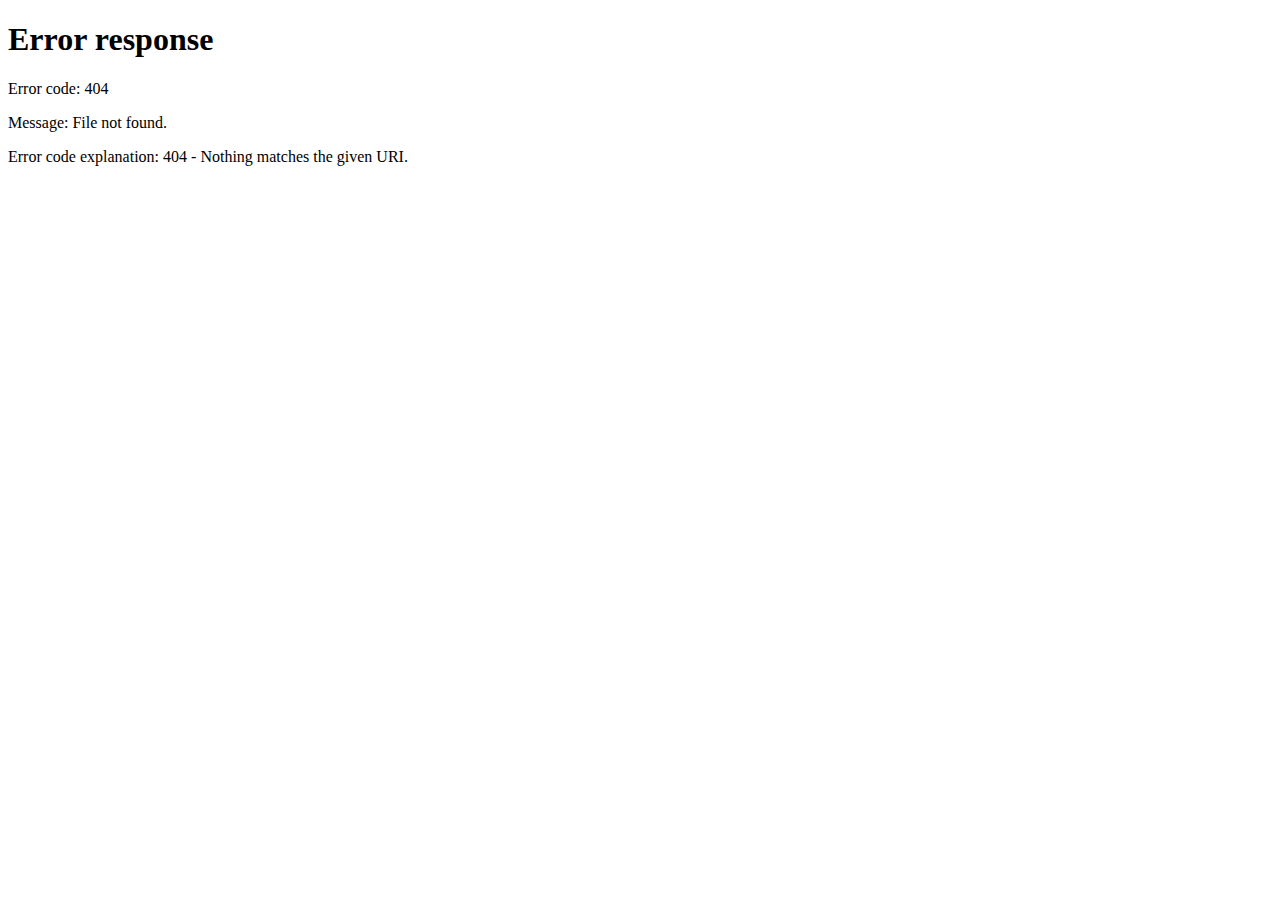
==== commit 1e2d28d9: "appearance" ====
--- a/docs/index.html
+++ b/docs/index.html
@@ -1,610 +1,8 @@
-<!DOCTYPE html>
-<html xmlns="http://www.w3.org/1999/xhtml" lang="en" xml:lang="en"><head>
-
-<meta charset="utf-8">
-<meta name="generator" content="quarto-1.5.57">
-
-<meta name="viewport" content="width=device-width, initial-scale=1.0, user-scalable=yes">
-
-
-<title>Frederick Kwaku Amoakohene</title>
-<style>
-code{white-space: pre-wrap;}
-span.smallcaps{font-variant: small-caps;}
-div.columns{display: flex; gap: min(4vw, 1.5em);}
-div.column{flex: auto; overflow-x: auto;}
-div.hanging-indent{margin-left: 1.5em; text-indent: -1.5em;}
-ul.task-list{list-style: none;}
-ul.task-list li input[type="checkbox"] {
-  width: 0.8em;
-  margin: 0 0.8em 0.2em -1em; /* quarto-specific, see https://github.com/quarto-dev/quarto-cli/issues/4556 */ 
-  vertical-align: middle;
-}
-</style>
-
-
-<script src="site_libs/quarto-nav/quarto-nav.js"></script>
-<script src="site_libs/quarto-nav/headroom.min.js"></script>
-<script src="site_libs/clipboard/clipboard.min.js"></script>
-<script src="site_libs/quarto-search/autocomplete.umd.js"></script>
-<script src="site_libs/quarto-search/fuse.min.js"></script>
-<script src="site_libs/quarto-search/quarto-search.js"></script>
-<meta name="quarto:offset" content="./">
-<script src="site_libs/quarto-html/quarto.js"></script>
-<script src="site_libs/quarto-html/popper.min.js"></script>
-<script src="site_libs/quarto-html/tippy.umd.min.js"></script>
-<script src="site_libs/quarto-html/anchor.min.js"></script>
-<link href="site_libs/quarto-html/tippy.css" rel="stylesheet">
-<link href="site_libs/quarto-html/quarto-syntax-highlighting.css" rel="stylesheet" id="quarto-text-highlighting-styles">
-<script src="site_libs/bootstrap/bootstrap.min.js"></script>
-<link href="site_libs/bootstrap/bootstrap-icons.css" rel="stylesheet">
-<link href="site_libs/bootstrap/bootstrap.min.css" rel="stylesheet" id="quarto-bootstrap" data-mode="light">
-<link href="site_libs/quarto-contrib/fontawesome6-0.1.0/all.css" rel="stylesheet">
-<link href="site_libs/quarto-contrib/fontawesome6-0.1.0/latex-fontsize.css" rel="stylesheet">
-<script id="quarto-search-options" type="application/json">{
-  "location": "navbar",
-  "copy-button": false,
-  "collapse-after": 3,
-  "panel-placement": "end",
-  "type": "overlay",
-  "limit": 50,
-  "keyboard-shortcut": [
-    "f",
-    "/",
-    "s"
-  ],
-  "show-item-context": false,
-  "language": {
-    "search-no-results-text": "No results",
-    "search-matching-documents-text": "matching documents",
-    "search-copy-link-title": "Copy link to search",
-    "search-hide-matches-text": "Hide additional matches",
-    "search-more-match-text": "more match in this document",
-    "search-more-matches-text": "more matches in this document",
-    "search-clear-button-title": "Clear",
-    "search-text-placeholder": "",
-    "search-detached-cancel-button-title": "Cancel",
-    "search-submit-button-title": "Submit",
-    "search-label": "Search"
-  }
-}</script>
-<style>html{ scroll-behavior: smooth; }</style>
-<!-- Global site tag (gtag.js) - Google Analytics -->
-
-<script async="" src="https://www.googletagmanager.com/gtag/js?id=UA-242642273-1"></script>
-
-<script>
-
-  window.dataLayer = window.dataLayer || [];
-
-  function gtag(){dataLayer.push(arguments);}
-
-  gtag('js', new Date());
-
-
-
-  gtag('config', 'UA-242642273-1');
-
-</script>
-
-
-
-<link rel="stylesheet" href="styles.css">
-</head>
-
-<body class="nav-fixed">
-
-<div id="quarto-search-results"></div>
-  <header id="quarto-header" class="headroom fixed-top">
-    <nav class="navbar navbar-expand-lg " data-bs-theme="dark">
-      <div class="navbar-container container-fluid">
-      <div class="navbar-brand-container mx-auto">
-    <a class="navbar-brand" href="./index.html">
-    <span class="navbar-title">Frederick Kwaku Amoakohene</span>
-    </a>
-  </div>
-            <div id="quarto-search" class="" title="Search"></div>
-          <button class="navbar-toggler" type="button" data-bs-toggle="collapse" data-bs-target="#navbarCollapse" aria-controls="navbarCollapse" role="menu" aria-expanded="false" aria-label="Toggle navigation" onclick="if (window.quartoToggleHeadroom) { window.quartoToggleHeadroom(); }">
-  <span class="navbar-toggler-icon"></span>
-</button>
-          <div class="collapse navbar-collapse" id="navbarCollapse">
-            <ul class="navbar-nav navbar-nav-scroll me-auto">
-  <li class="nav-item">
-    <a class="nav-link active" href="./index.html" aria-current="page"> 
-<span class="menu-text"><i class="fa-solid fa-house" aria-label="house"></i> Home</span></a>
-  </li>  
-  <li class="nav-item">
-    <a class="nav-link" href="./CV.html"> 
-<span class="menu-text"><i class="fa-solid fa-user-tie" aria-label="user-tie"></i> CV</span></a>
-  </li>  
-</ul>
-            <ul class="navbar-nav navbar-nav-scroll ms-auto">
-  <li class="nav-item">
-    <a class="nav-link" href="./Contact.html"> 
-<span class="menu-text"><i class="fa-solid fa-envelope" aria-label="envelope"></i> Contact</span></a>
-  </li>  
-  <li class="nav-item compact">
-    <a class="nav-link" href="https://github.com/famoakohene7"> <i class="bi bi-github" role="img">
-</i> 
-<span class="menu-text"></span></a>
-  </li>  
-  <li class="nav-item compact">
-    <a class="nav-link" href="https://www.linkedin.com/in/frederick-amoakohene/"> <i class="bi bi-linkedin" role="img">
-</i> 
-<span class="menu-text"></span></a>
-  </li>  
-</ul>
-          </div> <!-- /navcollapse -->
-            <div class="quarto-navbar-tools">
-</div>
-      </div> <!-- /container-fluid -->
-    </nav>
-</header>
-<!-- content -->
-<div id="quarto-content" class="quarto-container page-columns page-rows-contents page-layout-article page-navbar">
-<!-- sidebar -->
-<!-- margin-sidebar -->
-    <div id="quarto-margin-sidebar" class="sidebar margin-sidebar">
-        <nav id="TOC" role="doc-toc" class="toc-active">
-    <h2 id="toc-title">On this page</h2>
-   
-  <ul>
-  <li><a href="#about" id="toc-about" class="nav-link active" data-scroll-target="#about">About</a></li>
-  </ul>
-</nav>
-    </div>
-<!-- main -->
-<main class="content" id="quarto-document-content">
-
-
-
-
-<div class="columns">
-<div class="column" style="width:40%;">
-<div class="round-image">
-<p><img src="photo.jpg" class="img-fluid"></p>
-</div>
-</div><div class="column" style="width:60%;">
-<section id="frederick-kwaku-amoakohene-ma-economics-student" class="level3">
-<h3 class="anchored" data-anchor-id="frederick-kwaku-amoakohene-ma-economics-student">Frederick Kwaku Amoakohene, MA Economics Student</h3>
-<p><strong>Graduate Research and Teaching Assistant</strong><br>
-Department of Economics<br>
-Memorial University of Newfoundland</p>
-</section>
-</div>
-</div>
-<section id="about" class="level2">
-<h2 class="anchored" data-anchor-id="about">About</h2>
-<p>I want to be remarkable. Even if I live just a decade more, I want to know on my dying bed that I explored the ideas that made my heart bubble; that I did all I could to initiate the process of a lifetime that truly honored my potentials in my eyes and of those around me.</p>
-
-
-</section>
-
-</main> <!-- /main -->
-<script id="quarto-html-after-body" type="application/javascript">
-window.document.addEventListener("DOMContentLoaded", function (event) {
-  const toggleBodyColorMode = (bsSheetEl) => {
-    const mode = bsSheetEl.getAttribute("data-mode");
-    const bodyEl = window.document.querySelector("body");
-    if (mode === "dark") {
-      bodyEl.classList.add("quarto-dark");
-      bodyEl.classList.remove("quarto-light");
-    } else {
-      bodyEl.classList.add("quarto-light");
-      bodyEl.classList.remove("quarto-dark");
-    }
-  }
-  const toggleBodyColorPrimary = () => {
-    const bsSheetEl = window.document.querySelector("link#quarto-bootstrap");
-    if (bsSheetEl) {
-      toggleBodyColorMode(bsSheetEl);
-    }
-  }
-  toggleBodyColorPrimary();  
-  const icon = "";
-  const anchorJS = new window.AnchorJS();
-  anchorJS.options = {
-    placement: 'right',
-    icon: icon
-  };
-  anchorJS.add('.anchored');
-  const isCodeAnnotation = (el) => {
-    for (const clz of el.classList) {
-      if (clz.startsWith('code-annotation-')) {                     
-        return true;
-      }
-    }
-    return false;
-  }
-  const onCopySuccess = function(e) {
-    // button target
-    const button = e.trigger;
-    // don't keep focus
-    button.blur();
-    // flash "checked"
-    button.classList.add('code-copy-button-checked');
-    var currentTitle = button.getAttribute("title");
-    button.setAttribute("title", "Copied!");
-    let tooltip;
-    if (window.bootstrap) {
-      button.setAttribute("data-bs-toggle", "tooltip");
-      button.setAttribute("data-bs-placement", "left");
-      button.setAttribute("data-bs-title", "Copied!");
-      tooltip = new bootstrap.Tooltip(button, 
-        { trigger: "manual", 
-          customClass: "code-copy-button-tooltip",
-          offset: [0, -8]});
-      tooltip.show();    
-    }
-    setTimeout(function() {
-      if (tooltip) {
-        tooltip.hide();
-        button.removeAttribute("data-bs-title");
-        button.removeAttribute("data-bs-toggle");
-        button.removeAttribute("data-bs-placement");
-      }
-      button.setAttribute("title", currentTitle);
-      button.classList.remove('code-copy-button-checked');
-    }, 1000);
-    // clear code selection
-    e.clearSelection();
-  }
-  const getTextToCopy = function(trigger) {
-      const codeEl = trigger.previousElementSibling.cloneNode(true);
-      for (const childEl of codeEl.children) {
-        if (isCodeAnnotation(childEl)) {
-          childEl.remove();
-        }
-      }
-      return codeEl.innerText;
-  }
-  const clipboard = new window.ClipboardJS('.code-copy-button:not([data-in-quarto-modal])', {
-    text: getTextToCopy
-  });
-  clipboard.on('success', onCopySuccess);
-  if (window.document.getElementById('quarto-embedded-source-code-modal')) {
-    // For code content inside modals, clipBoardJS needs to be initialized with a container option
-    // TODO: Check when it could be a function (https://github.com/zenorocha/clipboard.js/issues/860)
-    const clipboardModal = new window.ClipboardJS('.code-copy-button[data-in-quarto-modal]', {
-      text: getTextToCopy,
-      container: window.document.getElementById('quarto-embedded-source-code-modal')
-    });
-    clipboardModal.on('success', onCopySuccess);
-  }
-    var localhostRegex = new RegExp(/^(?:http|https):\/\/localhost\:?[0-9]*\//);
-    var mailtoRegex = new RegExp(/^mailto:/);
-      var filterRegex = new RegExp('/' + window.location.host + '/');
-    var isInternal = (href) => {
-        return filterRegex.test(href) || localhostRegex.test(href) || mailtoRegex.test(href);
-    }
-    // Inspect non-navigation links and adorn them if external
- 	var links = window.document.querySelectorAll('a[href]:not(.nav-link):not(.navbar-brand):not(.toc-action):not(.sidebar-link):not(.sidebar-item-toggle):not(.pagination-link):not(.no-external):not([aria-hidden]):not(.dropdown-item):not(.quarto-navigation-tool):not(.about-link)');
-    for (var i=0; i<links.length; i++) {
-      const link = links[i];
-      if (!isInternal(link.href)) {
-        // undo the damage that might have been done by quarto-nav.js in the case of
-        // links that we want to consider external
-        if (link.dataset.originalHref !== undefined) {
-          link.href = link.dataset.originalHref;
-        }
-      }
-    }
-  function tippyHover(el, contentFn, onTriggerFn, onUntriggerFn) {
-    const config = {
-      allowHTML: true,
-      maxWidth: 500,
-      delay: 100,
-      arrow: false,
-      appendTo: function(el) {
-          return el.parentElement;
-      },
-      interactive: true,
-      interactiveBorder: 10,
-      theme: 'quarto',
-      placement: 'bottom-start',
-    };
-    if (contentFn) {
-      config.content = contentFn;
-    }
-    if (onTriggerFn) {
-      config.onTrigger = onTriggerFn;
-    }
-    if (onUntriggerFn) {
-      config.onUntrigger = onUntriggerFn;
-    }
-    window.tippy(el, config); 
-  }
-  const noterefs = window.document.querySelectorAll('a[role="doc-noteref"]');
-  for (var i=0; i<noterefs.length; i++) {
-    const ref = noterefs[i];
-    tippyHover(ref, function() {
-      // use id or data attribute instead here
-      let href = ref.getAttribute('data-footnote-href') || ref.getAttribute('href');
-      try { href = new URL(href).hash; } catch {}
-      const id = href.replace(/^#\/?/, "");
-      const note = window.document.getElementById(id);
-      if (note) {
-        return note.innerHTML;
-      } else {
-        return "";
-      }
-    });
-  }
-  const xrefs = window.document.querySelectorAll('a.quarto-xref');
-  const processXRef = (id, note) => {
-    // Strip column container classes
-    const stripColumnClz = (el) => {
-      el.classList.remove("page-full", "page-columns");
-      if (el.children) {
-        for (const child of el.children) {
-          stripColumnClz(child);
-        }
-      }
-    }
-    stripColumnClz(note)
-    if (id === null || id.startsWith('sec-')) {
-      // Special case sections, only their first couple elements
-      const container = document.createElement("div");
-      if (note.children && note.children.length > 2) {
-        container.appendChild(note.children[0].cloneNode(true));
-        for (let i = 1; i < note.children.length; i++) {
-          const child = note.children[i];
-          if (child.tagName === "P" && child.innerText === "") {
-            continue;
-          } else {
-            container.appendChild(child.cloneNode(true));
-            break;
-          }
-        }
-        if (window.Quarto?.typesetMath) {
-          window.Quarto.typesetMath(container);
-        }
-        return container.innerHTML
-      } else {
-        if (window.Quarto?.typesetMath) {
-          window.Quarto.typesetMath(note);
-        }
-        return note.innerHTML;
-      }
-    } else {
-      // Remove any anchor links if they are present
-      const anchorLink = note.querySelector('a.anchorjs-link');
-      if (anchorLink) {
-        anchorLink.remove();
-      }
-      if (window.Quarto?.typesetMath) {
-        window.Quarto.typesetMath(note);
-      }
-      // TODO in 1.5, we should make sure this works without a callout special case
-      if (note.classList.contains("callout")) {
-        return note.outerHTML;
-      } else {
-        return note.innerHTML;
-      }
-    }
-  }
-  for (var i=0; i<xrefs.length; i++) {
-    const xref = xrefs[i];
-    tippyHover(xref, undefined, function(instance) {
-      instance.disable();
-      let url = xref.getAttribute('href');
-      let hash = undefined; 
-      if (url.startsWith('#')) {
-        hash = url;
-      } else {
-        try { hash = new URL(url).hash; } catch {}
-      }
-      if (hash) {
-        const id = hash.replace(/^#\/?/, "");
-        const note = window.document.getElementById(id);
-        if (note !== null) {
-          try {
-            const html = processXRef(id, note.cloneNode(true));
-            instance.setContent(html);
-          } finally {
-            instance.enable();
-            instance.show();
-          }
-        } else {
-          // See if we can fetch this
-          fetch(url.split('#')[0])
-          .then(res => res.text())
-          .then(html => {
-            const parser = new DOMParser();
-            const htmlDoc = parser.parseFromString(html, "text/html");
-            const note = htmlDoc.getElementById(id);
-            if (note !== null) {
-              const html = processXRef(id, note);
-              instance.setContent(html);
-            } 
-          }).finally(() => {
-            instance.enable();
-            instance.show();
-          });
-        }
-      } else {
-        // See if we can fetch a full url (with no hash to target)
-        // This is a special case and we should probably do some content thinning / targeting
-        fetch(url)
-        .then(res => res.text())
-        .then(html => {
-          const parser = new DOMParser();
-          const htmlDoc = parser.parseFromString(html, "text/html");
-          const note = htmlDoc.querySelector('main.content');
-          if (note !== null) {
-            // This should only happen for chapter cross references
-            // (since there is no id in the URL)
-            // remove the first header
-            if (note.children.length > 0 && note.children[0].tagName === "HEADER") {
-              note.children[0].remove();
-            }
-            const html = processXRef(null, note);
-            instance.setContent(html);
-          } 
-        }).finally(() => {
-          instance.enable();
-          instance.show();
-        });
-      }
-    }, function(instance) {
-    });
-  }
-      let selectedAnnoteEl;
-      const selectorForAnnotation = ( cell, annotation) => {
-        let cellAttr = 'data-code-cell="' + cell + '"';
-        let lineAttr = 'data-code-annotation="' +  annotation + '"';
-        const selector = 'span[' + cellAttr + '][' + lineAttr + ']';
-        return selector;
-      }
-      const selectCodeLines = (annoteEl) => {
-        const doc = window.document;
-        const targetCell = annoteEl.getAttribute("data-target-cell");
-        const targetAnnotation = annoteEl.getAttribute("data-target-annotation");
-        const annoteSpan = window.document.querySelector(selectorForAnnotation(targetCell, targetAnnotation));
-        const lines = annoteSpan.getAttribute("data-code-lines").split(",");
-        const lineIds = lines.map((line) => {
-          return targetCell + "-" + line;
-        })
-        let top = null;
-        let height = null;
-        let parent = null;
-        if (lineIds.length > 0) {
-            //compute the position of the single el (top and bottom and make a div)
-            const el = window.document.getElementById(lineIds[0]);
-            top = el.offsetTop;
-            height = el.offsetHeight;
-            parent = el.parentElement.parentElement;
-          if (lineIds.length > 1) {
-            const lastEl = window.document.getElementById(lineIds[lineIds.length - 1]);
-            const bottom = lastEl.offsetTop + lastEl.offsetHeight;
-            height = bottom - top;
-          }
-          if (top !== null && height !== null && parent !== null) {
-            // cook up a div (if necessary) and position it 
-            let div = window.document.getElementById("code-annotation-line-highlight");
-            if (div === null) {
-              div = window.document.createElement("div");
-              div.setAttribute("id", "code-annotation-line-highlight");
-              div.style.position = 'absolute';
-              parent.appendChild(div);
-            }
-            div.style.top = top - 2 + "px";
-            div.style.height = height + 4 + "px";
-            div.style.left = 0;
-            let gutterDiv = window.document.getElementById("code-annotation-line-highlight-gutter");
-            if (gutterDiv === null) {
-              gutterDiv = window.document.createElement("div");
-              gutterDiv.setAttribute("id", "code-annotation-line-highlight-gutter");
-              gutterDiv.style.position = 'absolute';
-              const codeCell = window.document.getElementById(targetCell);
-              const gutter = codeCell.querySelector('.code-annotation-gutter');
-              gutter.appendChild(gutterDiv);
-            }
-            gutterDiv.style.top = top - 2 + "px";
-            gutterDiv.style.height = height + 4 + "px";
-          }
-          selectedAnnoteEl = annoteEl;
-        }
-      };
-      const unselectCodeLines = () => {
-        const elementsIds = ["code-annotation-line-highlight", "code-annotation-line-highlight-gutter"];
-        elementsIds.forEach((elId) => {
-          const div = window.document.getElementById(elId);
-          if (div) {
-            div.remove();
-          }
-        });
-        selectedAnnoteEl = undefined;
-      };
-        // Handle positioning of the toggle
-    window.addEventListener(
-      "resize",
-      throttle(() => {
-        elRect = undefined;
-        if (selectedAnnoteEl) {
-          selectCodeLines(selectedAnnoteEl);
-        }
-      }, 10)
-    );
-    function throttle(fn, ms) {
-    let throttle = false;
-    let timer;
-      return (...args) => {
-        if(!throttle) { // first call gets through
-            fn.apply(this, args);
-            throttle = true;
-        } else { // all the others get throttled
-            if(timer) clearTimeout(timer); // cancel #2
-            timer = setTimeout(() => {
-              fn.apply(this, args);
-              timer = throttle = false;
-            }, ms);
-        }
-      };
-    }
-      // Attach click handler to the DT
-      const annoteDls = window.document.querySelectorAll('dt[data-target-cell]');
-      for (const annoteDlNode of annoteDls) {
-        annoteDlNode.addEventListener('click', (event) => {
-          const clickedEl = event.target;
-          if (clickedEl !== selectedAnnoteEl) {
-            unselectCodeLines();
-            const activeEl = window.document.querySelector('dt[data-target-cell].code-annotation-active');
-            if (activeEl) {
-              activeEl.classList.remove('code-annotation-active');
-            }
-            selectCodeLines(clickedEl);
-            clickedEl.classList.add('code-annotation-active');
-          } else {
-            // Unselect the line
-            unselectCodeLines();
-            clickedEl.classList.remove('code-annotation-active');
-          }
-        });
-      }
-  const findCites = (el) => {
-    const parentEl = el.parentElement;
-    if (parentEl) {
-      const cites = parentEl.dataset.cites;
-      if (cites) {
-        return {
-          el,
-          cites: cites.split(' ')
-        };
-      } else {
-        return findCites(el.parentElement)
-      }
-    } else {
-      return undefined;
-    }
-  };
-  var bibliorefs = window.document.querySelectorAll('a[role="doc-biblioref"]');
-  for (var i=0; i<bibliorefs.length; i++) {
-    const ref = bibliorefs[i];
-    const citeInfo = findCites(ref);
-    if (citeInfo) {
-      tippyHover(citeInfo.el, function() {
-        var popup = window.document.createElement('div');
-        citeInfo.cites.forEach(function(cite) {
-          var citeDiv = window.document.createElement('div');
-          citeDiv.classList.add('hanging-indent');
-          citeDiv.classList.add('csl-entry');
-          var biblioDiv = window.document.getElementById('ref-' + cite);
-          if (biblioDiv) {
-            citeDiv.innerHTML = biblioDiv.innerHTML;
-          }
-          popup.appendChild(citeDiv);
-        });
-        return popup.innerHTML;
-      });
-    }
-  }
-});
-</script>
-</div> <!-- /content -->
-
-
-
-
-<script src="site_libs/quarto-html/zenscroll-min.js"></script>
-</body></html>+<html xmlns="http://www.w3.org/1999/xhtml">    
+  <head>      
+    <title>Redirect to about.html</title>      
+    <meta http-equiv="refresh" content="0;URL='about.html'" />    
+  </head>    
+  <body> 
+  </body>  
+</html>     
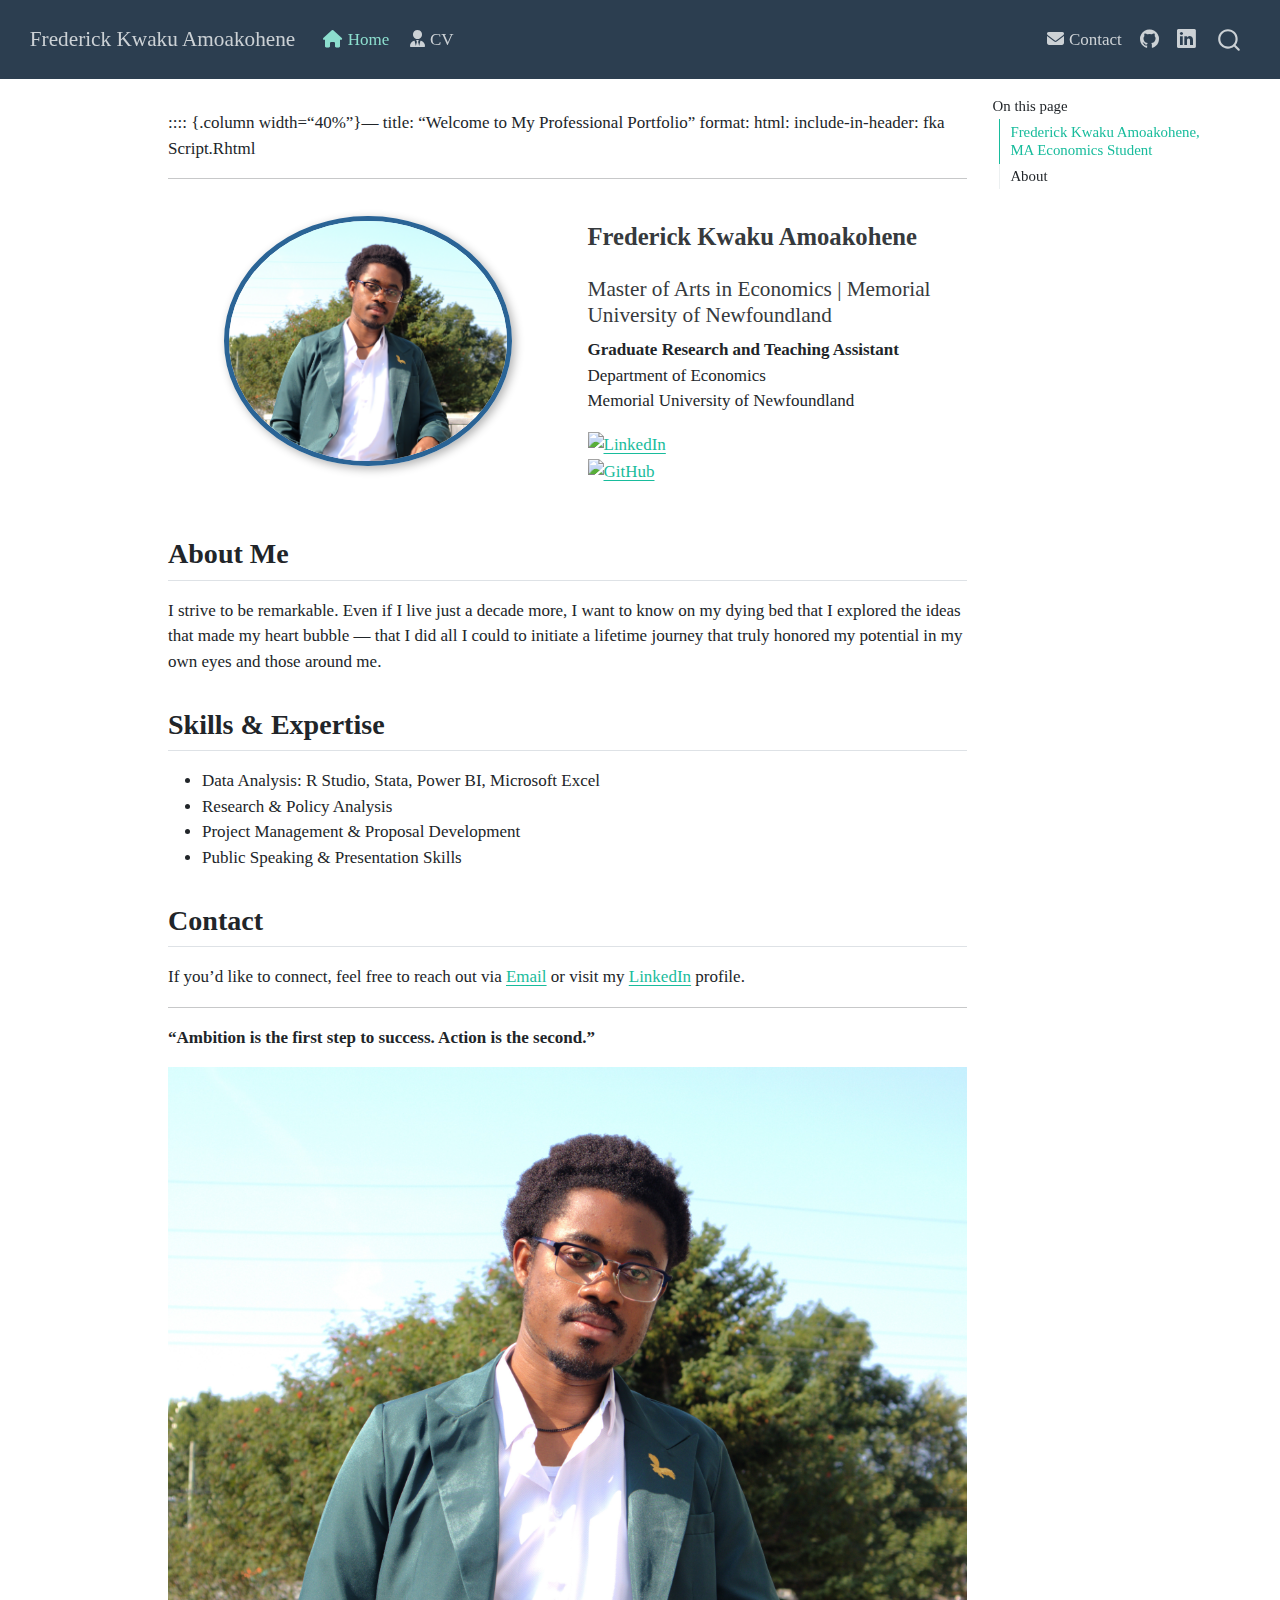
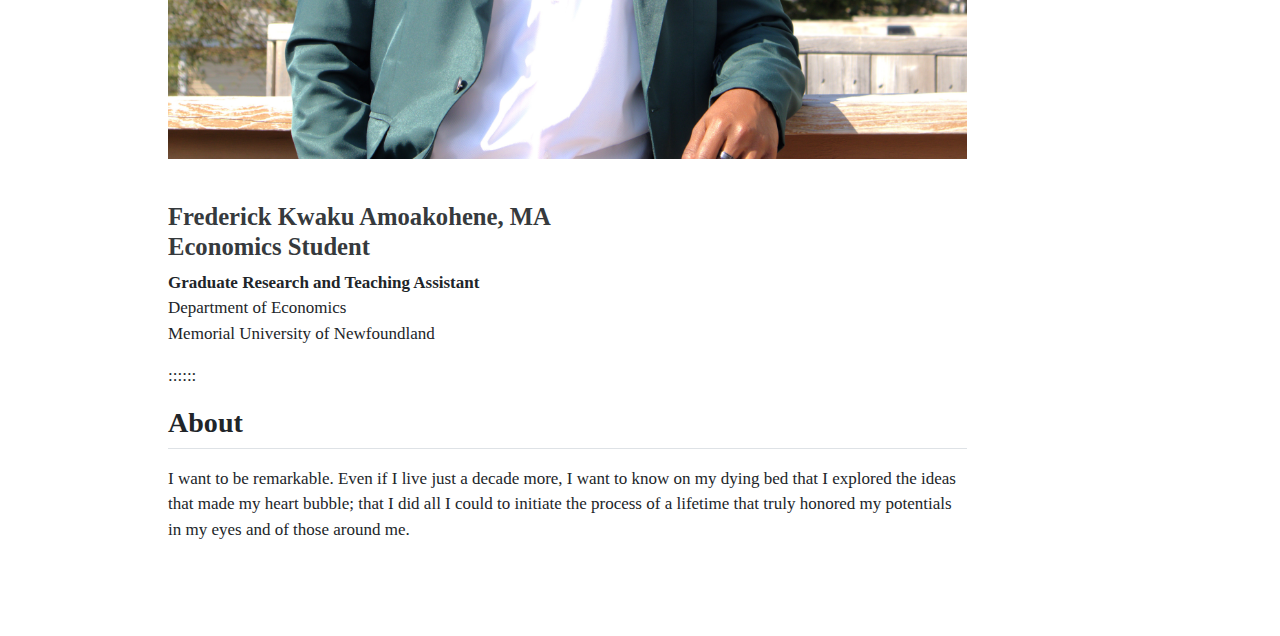
==== commit 816cc629: "cv changes" ====
--- a/docs/index.html
+++ b/docs/index.html
@@ -1,8 +1,646 @@
-<html xmlns="http://www.w3.org/1999/xhtml">    
-  <head>      
-    <title>Redirect to about.html</title>      
-    <meta http-equiv="refresh" content="0;URL='about.html'" />    
-  </head>    
-  <body> 
-  </body>  
-</html>     
+<!DOCTYPE html>
+<html xmlns="http://www.w3.org/1999/xhtml" lang="en" xml:lang="en"><head>
+
+<meta charset="utf-8">
+<meta name="generator" content="quarto-1.5.57">
+
+<meta name="viewport" content="width=device-width, initial-scale=1.0, user-scalable=yes">
+
+
+<title>Frederick Kwaku Amoakohene</title>
+<style>
+code{white-space: pre-wrap;}
+span.smallcaps{font-variant: small-caps;}
+div.columns{display: flex; gap: min(4vw, 1.5em);}
+div.column{flex: auto; overflow-x: auto;}
+div.hanging-indent{margin-left: 1.5em; text-indent: -1.5em;}
+ul.task-list{list-style: none;}
+ul.task-list li input[type="checkbox"] {
+  width: 0.8em;
+  margin: 0 0.8em 0.2em -1em; /* quarto-specific, see https://github.com/quarto-dev/quarto-cli/issues/4556 */ 
+  vertical-align: middle;
+}
+</style>
+
+
+<script src="site_libs/quarto-nav/quarto-nav.js"></script>
+<script src="site_libs/quarto-nav/headroom.min.js"></script>
+<script src="site_libs/clipboard/clipboard.min.js"></script>
+<script src="site_libs/quarto-search/autocomplete.umd.js"></script>
+<script src="site_libs/quarto-search/fuse.min.js"></script>
+<script src="site_libs/quarto-search/quarto-search.js"></script>
+<meta name="quarto:offset" content="./">
+<script src="site_libs/quarto-html/quarto.js"></script>
+<script src="site_libs/quarto-html/popper.min.js"></script>
+<script src="site_libs/quarto-html/tippy.umd.min.js"></script>
+<script src="site_libs/quarto-html/anchor.min.js"></script>
+<link href="site_libs/quarto-html/tippy.css" rel="stylesheet">
+<link href="site_libs/quarto-html/quarto-syntax-highlighting.css" rel="stylesheet" id="quarto-text-highlighting-styles">
+<script src="site_libs/bootstrap/bootstrap.min.js"></script>
+<link href="site_libs/bootstrap/bootstrap-icons.css" rel="stylesheet">
+<link href="site_libs/bootstrap/bootstrap.min.css" rel="stylesheet" id="quarto-bootstrap" data-mode="light">
+<link href="site_libs/quarto-contrib/fontawesome6-0.1.0/all.css" rel="stylesheet">
+<link href="site_libs/quarto-contrib/fontawesome6-0.1.0/latex-fontsize.css" rel="stylesheet">
+<script id="quarto-search-options" type="application/json">{
+  "location": "navbar",
+  "copy-button": false,
+  "collapse-after": 3,
+  "panel-placement": "end",
+  "type": "overlay",
+  "limit": 50,
+  "keyboard-shortcut": [
+    "f",
+    "/",
+    "s"
+  ],
+  "show-item-context": false,
+  "language": {
+    "search-no-results-text": "No results",
+    "search-matching-documents-text": "matching documents",
+    "search-copy-link-title": "Copy link to search",
+    "search-hide-matches-text": "Hide additional matches",
+    "search-more-match-text": "more match in this document",
+    "search-more-matches-text": "more matches in this document",
+    "search-clear-button-title": "Clear",
+    "search-text-placeholder": "",
+    "search-detached-cancel-button-title": "Cancel",
+    "search-submit-button-title": "Submit",
+    "search-label": "Search"
+  }
+}</script>
+<style>html{ scroll-behavior: smooth; }</style>
+<!-- Global site tag (gtag.js) - Google Analytics -->
+
+<script async="" src="https://www.googletagmanager.com/gtag/js?id=UA-242642273-1"></script>
+
+<script>
+
+  window.dataLayer = window.dataLayer || [];
+
+  function gtag(){dataLayer.push(arguments);}
+
+  gtag('js', new Date());
+
+
+
+  gtag('config', 'UA-242642273-1');
+
+</script>
+
+
+
+<link rel="stylesheet" href="styles.css">
+</head>
+
+<body class="nav-fixed">
+
+<div id="quarto-search-results"></div>
+  <header id="quarto-header" class="headroom fixed-top">
+    <nav class="navbar navbar-expand-lg " data-bs-theme="dark">
+      <div class="navbar-container container-fluid">
+      <div class="navbar-brand-container mx-auto">
+    <a class="navbar-brand" href="./index.html">
+    <span class="navbar-title">Frederick Kwaku Amoakohene</span>
+    </a>
+  </div>
+            <div id="quarto-search" class="" title="Search"></div>
+          <button class="navbar-toggler" type="button" data-bs-toggle="collapse" data-bs-target="#navbarCollapse" aria-controls="navbarCollapse" role="menu" aria-expanded="false" aria-label="Toggle navigation" onclick="if (window.quartoToggleHeadroom) { window.quartoToggleHeadroom(); }">
+  <span class="navbar-toggler-icon"></span>
+</button>
+          <div class="collapse navbar-collapse" id="navbarCollapse">
+            <ul class="navbar-nav navbar-nav-scroll me-auto">
+  <li class="nav-item">
+    <a class="nav-link active" href="./index.html" aria-current="page"> 
+<span class="menu-text"><i class="fa-solid fa-house" aria-label="house"></i> Home</span></a>
+  </li>  
+  <li class="nav-item">
+    <a class="nav-link" href="./CV.html"> 
+<span class="menu-text"><i class="fa-solid fa-user-tie" aria-label="user-tie"></i> CV</span></a>
+  </li>  
+</ul>
+            <ul class="navbar-nav navbar-nav-scroll ms-auto">
+  <li class="nav-item">
+    <a class="nav-link" href="./Contact.html"> 
+<span class="menu-text"><i class="fa-solid fa-envelope" aria-label="envelope"></i> Contact</span></a>
+  </li>  
+  <li class="nav-item compact">
+    <a class="nav-link" href="https://github.com/famoakohene7"> <i class="bi bi-github" role="img">
+</i> 
+<span class="menu-text"></span></a>
+  </li>  
+  <li class="nav-item compact">
+    <a class="nav-link" href="https://www.linkedin.com/in/frederick-amoakohene/"> <i class="bi bi-linkedin" role="img">
+</i> 
+<span class="menu-text"></span></a>
+  </li>  
+</ul>
+          </div> <!-- /navcollapse -->
+            <div class="quarto-navbar-tools">
+</div>
+      </div> <!-- /container-fluid -->
+    </nav>
+</header>
+<!-- content -->
+<div id="quarto-content" class="quarto-container page-columns page-rows-contents page-layout-article page-navbar">
+<!-- sidebar -->
+<!-- margin-sidebar -->
+    <div id="quarto-margin-sidebar" class="sidebar margin-sidebar">
+        <nav id="TOC" role="doc-toc" class="toc-active">
+    <h2 id="toc-title">On this page</h2>
+   
+  <ul>
+  <li><a href="#frederick-kwaku-amoakohene-ma-economics-student" id="toc-frederick-kwaku-amoakohene-ma-economics-student" class="nav-link active" data-scroll-target="#frederick-kwaku-amoakohene-ma-economics-student">Frederick Kwaku Amoakohene, MA Economics Student</a></li>
+  <li><a href="#about" id="toc-about" class="nav-link" data-scroll-target="#about">About</a></li>
+  </ul>
+</nav>
+    </div>
+<!-- main -->
+<main class="content" id="quarto-document-content">
+
+
+
+
+<div class="columns">
+<p>:::: {.column width=“40%”}— title: “Welcome to My Professional Portfolio” format: html: include-in-header: fka Script.Rhtml</p><hr><div class="columns">
+<div class="column" style="text-align: center; padding: 20px;">
+<div class="round-image">
+<p><img src="photo.jpg" class="img-fluid" style="border-radius: 50%; width: 80%; border: 5px solid #2a6496; box-shadow: 3px 3px 10px rgba(0, 0, 0, 0.3);"></p>
+</div>
+</div><div class="column" style="padding-left: 20px;">
+<section id="frederick-kwaku-amoakohene" class="level3">
+<h3 class="anchored" data-anchor-id="frederick-kwaku-amoakohene"><strong>Frederick Kwaku Amoakohene</strong></h3>
+<section id="master-of-arts-in-economics-memorial-university-of-newfoundland" class="level4">
+<h4 class="anchored" data-anchor-id="master-of-arts-in-economics-memorial-university-of-newfoundland">Master of Arts in Economics | Memorial University of Newfoundland</h4>
+<p><strong>Graduate Research and Teaching Assistant</strong><br>
+Department of Economics<br>
+Memorial University of Newfoundland</p>
+<p><a href="https://www.linkedin.com/in/frederick-amoakohene/"><img src="https://img.shields.io/badge/LinkedIn-Profile-blue?style=flat&amp;logo=linkedin.png" class="img-fluid" alt="LinkedIn"></a><br>
+<a href="https://github.com/famoakohene7"><img src="https://img.shields.io/badge/GitHub-Portfolio-black?style=flat&amp;logo=github.png" class="img-fluid" alt="GitHub"></a></p>
+</section>
+</section>
+</div>
+</div><section id="about-me" class="level2">
+<h2 class="anchored" data-anchor-id="about-me">About Me</h2>
+<p>I strive to be remarkable. Even if I live just a decade more, I want to know on my dying bed that I explored the ideas that made my heart bubble — that I did all I could to initiate a lifetime journey that truly honored my potential in my own eyes and those around me.</p>
+</section><section id="skills-expertise" class="level2">
+<h2 class="anchored" data-anchor-id="skills-expertise">Skills &amp; Expertise</h2>
+<ul>
+<li>Data Analysis: R Studio, Stata, Power BI, Microsoft Excel</li>
+<li>Research &amp; Policy Analysis</li>
+<li>Project Management &amp; Proposal Development</li>
+<li>Public Speaking &amp; Presentation Skills</li>
+</ul>
+</section><section id="contact" class="level2">
+<h2 class="anchored" data-anchor-id="contact">Contact</h2>
+<p>If you’d like to connect, feel free to reach out via <a href="mailto:famoakohene7@gmail.com">Email</a> or visit my <a href="https://www.linkedin.com/in/frederick-amoakohene/">LinkedIn</a> profile.</p>
+<hr>
+<p><strong>“Ambition is the first step to success. Action is the second.”</strong></p>
+<div class="round-image">
+<p><img src="photo.jpg" class="img-fluid"></p>
+</div>
+</section>
+</div>
+<div class="column" style="width:60%;">
+<section id="frederick-kwaku-amoakohene-ma-economics-student" class="level3">
+<h3 class="anchored" data-anchor-id="frederick-kwaku-amoakohene-ma-economics-student">Frederick Kwaku Amoakohene, MA Economics Student</h3>
+<p><strong>Graduate Research and Teaching Assistant</strong><br>
+Department of Economics<br>
+Memorial University of Newfoundland</p>
+</section>
+</div>
+<p>::::::</p>
+<section id="about" class="level2">
+<h2 class="anchored" data-anchor-id="about">About</h2>
+<p>I want to be remarkable. Even if I live just a decade more, I want to know on my dying bed that I explored the ideas that made my heart bubble; that I did all I could to initiate the process of a lifetime that truly honored my potentials in my eyes and of those around me.</p>
+
+
+</section>
+
+</main> <!-- /main -->
+<script id="quarto-html-after-body" type="application/javascript">
+window.document.addEventListener("DOMContentLoaded", function (event) {
+  const toggleBodyColorMode = (bsSheetEl) => {
+    const mode = bsSheetEl.getAttribute("data-mode");
+    const bodyEl = window.document.querySelector("body");
+    if (mode === "dark") {
+      bodyEl.classList.add("quarto-dark");
+      bodyEl.classList.remove("quarto-light");
+    } else {
+      bodyEl.classList.add("quarto-light");
+      bodyEl.classList.remove("quarto-dark");
+    }
+  }
+  const toggleBodyColorPrimary = () => {
+    const bsSheetEl = window.document.querySelector("link#quarto-bootstrap");
+    if (bsSheetEl) {
+      toggleBodyColorMode(bsSheetEl);
+    }
+  }
+  toggleBodyColorPrimary();  
+  const icon = "";
+  const anchorJS = new window.AnchorJS();
+  anchorJS.options = {
+    placement: 'right',
+    icon: icon
+  };
+  anchorJS.add('.anchored');
+  const isCodeAnnotation = (el) => {
+    for (const clz of el.classList) {
+      if (clz.startsWith('code-annotation-')) {                     
+        return true;
+      }
+    }
+    return false;
+  }
+  const onCopySuccess = function(e) {
+    // button target
+    const button = e.trigger;
+    // don't keep focus
+    button.blur();
+    // flash "checked"
+    button.classList.add('code-copy-button-checked');
+    var currentTitle = button.getAttribute("title");
+    button.setAttribute("title", "Copied!");
+    let tooltip;
+    if (window.bootstrap) {
+      button.setAttribute("data-bs-toggle", "tooltip");
+      button.setAttribute("data-bs-placement", "left");
+      button.setAttribute("data-bs-title", "Copied!");
+      tooltip = new bootstrap.Tooltip(button, 
+        { trigger: "manual", 
+          customClass: "code-copy-button-tooltip",
+          offset: [0, -8]});
+      tooltip.show();    
+    }
+    setTimeout(function() {
+      if (tooltip) {
+        tooltip.hide();
+        button.removeAttribute("data-bs-title");
+        button.removeAttribute("data-bs-toggle");
+        button.removeAttribute("data-bs-placement");
+      }
+      button.setAttribute("title", currentTitle);
+      button.classList.remove('code-copy-button-checked');
+    }, 1000);
+    // clear code selection
+    e.clearSelection();
+  }
+  const getTextToCopy = function(trigger) {
+      const codeEl = trigger.previousElementSibling.cloneNode(true);
+      for (const childEl of codeEl.children) {
+        if (isCodeAnnotation(childEl)) {
+          childEl.remove();
+        }
+      }
+      return codeEl.innerText;
+  }
+  const clipboard = new window.ClipboardJS('.code-copy-button:not([data-in-quarto-modal])', {
+    text: getTextToCopy
+  });
+  clipboard.on('success', onCopySuccess);
+  if (window.document.getElementById('quarto-embedded-source-code-modal')) {
+    // For code content inside modals, clipBoardJS needs to be initialized with a container option
+    // TODO: Check when it could be a function (https://github.com/zenorocha/clipboard.js/issues/860)
+    const clipboardModal = new window.ClipboardJS('.code-copy-button[data-in-quarto-modal]', {
+      text: getTextToCopy,
+      container: window.document.getElementById('quarto-embedded-source-code-modal')
+    });
+    clipboardModal.on('success', onCopySuccess);
+  }
+    var localhostRegex = new RegExp(/^(?:http|https):\/\/localhost\:?[0-9]*\//);
+    var mailtoRegex = new RegExp(/^mailto:/);
+      var filterRegex = new RegExp('/' + window.location.host + '/');
+    var isInternal = (href) => {
+        return filterRegex.test(href) || localhostRegex.test(href) || mailtoRegex.test(href);
+    }
+    // Inspect non-navigation links and adorn them if external
+ 	var links = window.document.querySelectorAll('a[href]:not(.nav-link):not(.navbar-brand):not(.toc-action):not(.sidebar-link):not(.sidebar-item-toggle):not(.pagination-link):not(.no-external):not([aria-hidden]):not(.dropdown-item):not(.quarto-navigation-tool):not(.about-link)');
+    for (var i=0; i<links.length; i++) {
+      const link = links[i];
+      if (!isInternal(link.href)) {
+        // undo the damage that might have been done by quarto-nav.js in the case of
+        // links that we want to consider external
+        if (link.dataset.originalHref !== undefined) {
+          link.href = link.dataset.originalHref;
+        }
+      }
+    }
+  function tippyHover(el, contentFn, onTriggerFn, onUntriggerFn) {
+    const config = {
+      allowHTML: true,
+      maxWidth: 500,
+      delay: 100,
+      arrow: false,
+      appendTo: function(el) {
+          return el.parentElement;
+      },
+      interactive: true,
+      interactiveBorder: 10,
+      theme: 'quarto',
+      placement: 'bottom-start',
+    };
+    if (contentFn) {
+      config.content = contentFn;
+    }
+    if (onTriggerFn) {
+      config.onTrigger = onTriggerFn;
+    }
+    if (onUntriggerFn) {
+      config.onUntrigger = onUntriggerFn;
+    }
+    window.tippy(el, config); 
+  }
+  const noterefs = window.document.querySelectorAll('a[role="doc-noteref"]');
+  for (var i=0; i<noterefs.length; i++) {
+    const ref = noterefs[i];
+    tippyHover(ref, function() {
+      // use id or data attribute instead here
+      let href = ref.getAttribute('data-footnote-href') || ref.getAttribute('href');
+      try { href = new URL(href).hash; } catch {}
+      const id = href.replace(/^#\/?/, "");
+      const note = window.document.getElementById(id);
+      if (note) {
+        return note.innerHTML;
+      } else {
+        return "";
+      }
+    });
+  }
+  const xrefs = window.document.querySelectorAll('a.quarto-xref');
+  const processXRef = (id, note) => {
+    // Strip column container classes
+    const stripColumnClz = (el) => {
+      el.classList.remove("page-full", "page-columns");
+      if (el.children) {
+        for (const child of el.children) {
+          stripColumnClz(child);
+        }
+      }
+    }
+    stripColumnClz(note)
+    if (id === null || id.startsWith('sec-')) {
+      // Special case sections, only their first couple elements
+      const container = document.createElement("div");
+      if (note.children && note.children.length > 2) {
+        container.appendChild(note.children[0].cloneNode(true));
+        for (let i = 1; i < note.children.length; i++) {
+          const child = note.children[i];
+          if (child.tagName === "P" && child.innerText === "") {
+            continue;
+          } else {
+            container.appendChild(child.cloneNode(true));
+            break;
+          }
+        }
+        if (window.Quarto?.typesetMath) {
+          window.Quarto.typesetMath(container);
+        }
+        return container.innerHTML
+      } else {
+        if (window.Quarto?.typesetMath) {
+          window.Quarto.typesetMath(note);
+        }
+        return note.innerHTML;
+      }
+    } else {
+      // Remove any anchor links if they are present
+      const anchorLink = note.querySelector('a.anchorjs-link');
+      if (anchorLink) {
+        anchorLink.remove();
+      }
+      if (window.Quarto?.typesetMath) {
+        window.Quarto.typesetMath(note);
+      }
+      // TODO in 1.5, we should make sure this works without a callout special case
+      if (note.classList.contains("callout")) {
+        return note.outerHTML;
+      } else {
+        return note.innerHTML;
+      }
+    }
+  }
+  for (var i=0; i<xrefs.length; i++) {
+    const xref = xrefs[i];
+    tippyHover(xref, undefined, function(instance) {
+      instance.disable();
+      let url = xref.getAttribute('href');
+      let hash = undefined; 
+      if (url.startsWith('#')) {
+        hash = url;
+      } else {
+        try { hash = new URL(url).hash; } catch {}
+      }
+      if (hash) {
+        const id = hash.replace(/^#\/?/, "");
+        const note = window.document.getElementById(id);
+        if (note !== null) {
+          try {
+            const html = processXRef(id, note.cloneNode(true));
+            instance.setContent(html);
+          } finally {
+            instance.enable();
+            instance.show();
+          }
+        } else {
+          // See if we can fetch this
+          fetch(url.split('#')[0])
+          .then(res => res.text())
+          .then(html => {
+            const parser = new DOMParser();
+            const htmlDoc = parser.parseFromString(html, "text/html");
+            const note = htmlDoc.getElementById(id);
+            if (note !== null) {
+              const html = processXRef(id, note);
+              instance.setContent(html);
+            } 
+          }).finally(() => {
+            instance.enable();
+            instance.show();
+          });
+        }
+      } else {
+        // See if we can fetch a full url (with no hash to target)
+        // This is a special case and we should probably do some content thinning / targeting
+        fetch(url)
+        .then(res => res.text())
+        .then(html => {
+          const parser = new DOMParser();
+          const htmlDoc = parser.parseFromString(html, "text/html");
+          const note = htmlDoc.querySelector('main.content');
+          if (note !== null) {
+            // This should only happen for chapter cross references
+            // (since there is no id in the URL)
+            // remove the first header
+            if (note.children.length > 0 && note.children[0].tagName === "HEADER") {
+              note.children[0].remove();
+            }
+            const html = processXRef(null, note);
+            instance.setContent(html);
+          } 
+        }).finally(() => {
+          instance.enable();
+          instance.show();
+        });
+      }
+    }, function(instance) {
+    });
+  }
+      let selectedAnnoteEl;
+      const selectorForAnnotation = ( cell, annotation) => {
+        let cellAttr = 'data-code-cell="' + cell + '"';
+        let lineAttr = 'data-code-annotation="' +  annotation + '"';
+        const selector = 'span[' + cellAttr + '][' + lineAttr + ']';
+        return selector;
+      }
+      const selectCodeLines = (annoteEl) => {
+        const doc = window.document;
+        const targetCell = annoteEl.getAttribute("data-target-cell");
+        const targetAnnotation = annoteEl.getAttribute("data-target-annotation");
+        const annoteSpan = window.document.querySelector(selectorForAnnotation(targetCell, targetAnnotation));
+        const lines = annoteSpan.getAttribute("data-code-lines").split(",");
+        const lineIds = lines.map((line) => {
+          return targetCell + "-" + line;
+        })
+        let top = null;
+        let height = null;
+        let parent = null;
+        if (lineIds.length > 0) {
+            //compute the position of the single el (top and bottom and make a div)
+            const el = window.document.getElementById(lineIds[0]);
+            top = el.offsetTop;
+            height = el.offsetHeight;
+            parent = el.parentElement.parentElement;
+          if (lineIds.length > 1) {
+            const lastEl = window.document.getElementById(lineIds[lineIds.length - 1]);
+            const bottom = lastEl.offsetTop + lastEl.offsetHeight;
+            height = bottom - top;
+          }
+          if (top !== null && height !== null && parent !== null) {
+            // cook up a div (if necessary) and position it 
+            let div = window.document.getElementById("code-annotation-line-highlight");
+            if (div === null) {
+              div = window.document.createElement("div");
+              div.setAttribute("id", "code-annotation-line-highlight");
+              div.style.position = 'absolute';
+              parent.appendChild(div);
+            }
+            div.style.top = top - 2 + "px";
+            div.style.height = height + 4 + "px";
+            div.style.left = 0;
+            let gutterDiv = window.document.getElementById("code-annotation-line-highlight-gutter");
+            if (gutterDiv === null) {
+              gutterDiv = window.document.createElement("div");
+              gutterDiv.setAttribute("id", "code-annotation-line-highlight-gutter");
+              gutterDiv.style.position = 'absolute';
+              const codeCell = window.document.getElementById(targetCell);
+              const gutter = codeCell.querySelector('.code-annotation-gutter');
+              gutter.appendChild(gutterDiv);
+            }
+            gutterDiv.style.top = top - 2 + "px";
+            gutterDiv.style.height = height + 4 + "px";
+          }
+          selectedAnnoteEl = annoteEl;
+        }
+      };
+      const unselectCodeLines = () => {
+        const elementsIds = ["code-annotation-line-highlight", "code-annotation-line-highlight-gutter"];
+        elementsIds.forEach((elId) => {
+          const div = window.document.getElementById(elId);
+          if (div) {
+            div.remove();
+          }
+        });
+        selectedAnnoteEl = undefined;
+      };
+        // Handle positioning of the toggle
+    window.addEventListener(
+      "resize",
+      throttle(() => {
+        elRect = undefined;
+        if (selectedAnnoteEl) {
+          selectCodeLines(selectedAnnoteEl);
+        }
+      }, 10)
+    );
+    function throttle(fn, ms) {
+    let throttle = false;
+    let timer;
+      return (...args) => {
+        if(!throttle) { // first call gets through
+            fn.apply(this, args);
+            throttle = true;
+        } else { // all the others get throttled
+            if(timer) clearTimeout(timer); // cancel #2
+            timer = setTimeout(() => {
+              fn.apply(this, args);
+              timer = throttle = false;
+            }, ms);
+        }
+      };
+    }
+      // Attach click handler to the DT
+      const annoteDls = window.document.querySelectorAll('dt[data-target-cell]');
+      for (const annoteDlNode of annoteDls) {
+        annoteDlNode.addEventListener('click', (event) => {
+          const clickedEl = event.target;
+          if (clickedEl !== selectedAnnoteEl) {
+            unselectCodeLines();
+            const activeEl = window.document.querySelector('dt[data-target-cell].code-annotation-active');
+            if (activeEl) {
+              activeEl.classList.remove('code-annotation-active');
+            }
+            selectCodeLines(clickedEl);
+            clickedEl.classList.add('code-annotation-active');
+          } else {
+            // Unselect the line
+            unselectCodeLines();
+            clickedEl.classList.remove('code-annotation-active');
+          }
+        });
+      }
+  const findCites = (el) => {
+    const parentEl = el.parentElement;
+    if (parentEl) {
+      const cites = parentEl.dataset.cites;
+      if (cites) {
+        return {
+          el,
+          cites: cites.split(' ')
+        };
+      } else {
+        return findCites(el.parentElement)
+      }
+    } else {
+      return undefined;
+    }
+  };
+  var bibliorefs = window.document.querySelectorAll('a[role="doc-biblioref"]');
+  for (var i=0; i<bibliorefs.length; i++) {
+    const ref = bibliorefs[i];
+    const citeInfo = findCites(ref);
+    if (citeInfo) {
+      tippyHover(citeInfo.el, function() {
+        var popup = window.document.createElement('div');
+        citeInfo.cites.forEach(function(cite) {
+          var citeDiv = window.document.createElement('div');
+          citeDiv.classList.add('hanging-indent');
+          citeDiv.classList.add('csl-entry');
+          var biblioDiv = window.document.getElementById('ref-' + cite);
+          if (biblioDiv) {
+            citeDiv.innerHTML = biblioDiv.innerHTML;
+          }
+          popup.appendChild(citeDiv);
+        });
+        return popup.innerHTML;
+      });
+    }
+  }
+});
+</script>
+</div> <!-- /content -->
+
+
+
+
+<script src="site_libs/quarto-html/zenscroll-min.js"></script>
+</body></html>--- a/docs/site_libs/quarto-html/tippy.css
+++ b/docs/site_libs/quarto-html/tippy.css
@@ -0,0 +1 @@
+.tippy-box[data-animation=fade][data-state=hidden]{opacity:0}[data-tippy-root]{max-width:calc(100vw - 10px)}.tippy-box{position:relative;background-color:#333;color:#fff;border-radius:4px;font-size:14px;line-height:1.4;white-space:normal;outline:0;transition-property:transform,visibility,opacity}.tippy-box[data-placement^=top]>.tippy-arrow{bottom:0}.tippy-box[data-placement^=top]>.tippy-arrow:before{bottom:-7px;left:0;border-width:8px 8px 0;border-top-color:initial;transform-origin:center top}.tippy-box[data-placement^=bottom]>.tippy-arrow{top:0}.tippy-box[data-placement^=bottom]>.tippy-arrow:before{top:-7px;left:0;border-width:0 8px 8px;border-bottom-color:initial;transform-origin:center bottom}.tippy-box[data-placement^=left]>.tippy-arrow{right:0}.tippy-box[data-placement^=left]>.tippy-arrow:before{border-width:8px 0 8px 8px;border-left-color:initial;right:-7px;transform-origin:center left}.tippy-box[data-placement^=right]>.tippy-arrow{left:0}.tippy-box[data-placement^=right]>.tippy-arrow:before{left:-7px;border-width:8px 8px 8px 0;border-right-color:initial;transform-origin:center right}.tippy-box[data-inertia][data-state=visible]{transition-timing-function:cubic-bezier(.54,1.5,.38,1.11)}.tippy-arrow{width:16px;height:16px;color:#333}.tippy-arrow:before{content:"";position:absolute;border-color:transparent;border-style:solid}.tippy-content{position:relative;padding:5px 9px;z-index:1}--- a/docs/site_libs/quarto-html/quarto-syntax-highlighting.css
+++ b/docs/site_libs/quarto-html/quarto-syntax-highlighting.css
@@ -0,0 +1,205 @@
+/* quarto syntax highlight colors */
+:root {
+  --quarto-hl-ot-color: #003B4F;
+  --quarto-hl-at-color: #657422;
+  --quarto-hl-ss-color: #20794D;
+  --quarto-hl-an-color: #5E5E5E;
+  --quarto-hl-fu-color: #4758AB;
+  --quarto-hl-st-color: #20794D;
+  --quarto-hl-cf-color: #003B4F;
+  --quarto-hl-op-color: #5E5E5E;
+  --quarto-hl-er-color: #AD0000;
+  --quarto-hl-bn-color: #AD0000;
+  --quarto-hl-al-color: #AD0000;
+  --quarto-hl-va-color: #111111;
+  --quarto-hl-bu-color: inherit;
+  --quarto-hl-ex-color: inherit;
+  --quarto-hl-pp-color: #AD0000;
+  --quarto-hl-in-color: #5E5E5E;
+  --quarto-hl-vs-color: #20794D;
+  --quarto-hl-wa-color: #5E5E5E;
+  --quarto-hl-do-color: #5E5E5E;
+  --quarto-hl-im-color: #00769E;
+  --quarto-hl-ch-color: #20794D;
+  --quarto-hl-dt-color: #AD0000;
+  --quarto-hl-fl-color: #AD0000;
+  --quarto-hl-co-color: #5E5E5E;
+  --quarto-hl-cv-color: #5E5E5E;
+  --quarto-hl-cn-color: #8f5902;
+  --quarto-hl-sc-color: #5E5E5E;
+  --quarto-hl-dv-color: #AD0000;
+  --quarto-hl-kw-color: #003B4F;
+}
+
+/* other quarto variables */
+:root {
+  --quarto-font-monospace: SFMono-Regular, Menlo, Monaco, Consolas, "Liberation Mono", "Courier New", monospace;
+}
+
+pre > code.sourceCode > span {
+  color: #003B4F;
+}
+
+code span {
+  color: #003B4F;
+}
+
+code.sourceCode > span {
+  color: #003B4F;
+}
+
+div.sourceCode,
+div.sourceCode pre.sourceCode {
+  color: #003B4F;
+}
+
+code span.ot {
+  color: #003B4F;
+  font-style: inherit;
+}
+
+code span.at {
+  color: #657422;
+  font-style: inherit;
+}
+
+code span.ss {
+  color: #20794D;
+  font-style: inherit;
+}
+
+code span.an {
+  color: #5E5E5E;
+  font-style: inherit;
+}
+
+code span.fu {
+  color: #4758AB;
+  font-style: inherit;
+}
+
+code span.st {
+  color: #20794D;
+  font-style: inherit;
+}
+
+code span.cf {
+  color: #003B4F;
+  font-weight: bold;
+  font-style: inherit;
+}
+
+code span.op {
+  color: #5E5E5E;
+  font-style: inherit;
+}
+
+code span.er {
+  color: #AD0000;
+  font-style: inherit;
+}
+
+code span.bn {
+  color: #AD0000;
+  font-style: inherit;
+}
+
+code span.al {
+  color: #AD0000;
+  font-style: inherit;
+}
+
+code span.va {
+  color: #111111;
+  font-style: inherit;
+}
+
+code span.bu {
+  font-style: inherit;
+}
+
+code span.ex {
+  font-style: inherit;
+}
+
+code span.pp {
+  color: #AD0000;
+  font-style: inherit;
+}
+
+code span.in {
+  color: #5E5E5E;
+  font-style: inherit;
+}
+
+code span.vs {
+  color: #20794D;
+  font-style: inherit;
+}
+
+code span.wa {
+  color: #5E5E5E;
+  font-style: italic;
+}
+
+code span.do {
+  color: #5E5E5E;
+  font-style: italic;
+}
+
+code span.im {
+  color: #00769E;
+  font-style: inherit;
+}
+
+code span.ch {
+  color: #20794D;
+  font-style: inherit;
+}
+
+code span.dt {
+  color: #AD0000;
+  font-style: inherit;
+}
+
+code span.fl {
+  color: #AD0000;
+  font-style: inherit;
+}
+
+code span.co {
+  color: #5E5E5E;
+  font-style: inherit;
+}
+
+code span.cv {
+  color: #5E5E5E;
+  font-style: italic;
+}
+
+code span.cn {
+  color: #8f5902;
+  font-style: inherit;
+}
+
+code span.sc {
+  color: #5E5E5E;
+  font-style: inherit;
+}
+
+code span.dv {
+  color: #AD0000;
+  font-style: inherit;
+}
+
+code span.kw {
+  color: #003B4F;
+  font-weight: bold;
+  font-style: inherit;
+}
+
+.prevent-inlining {
+  content: "</";
+}
+
+/*# sourceMappingURL=debc5d5d77c3f9108843748ff7464032.css.map */
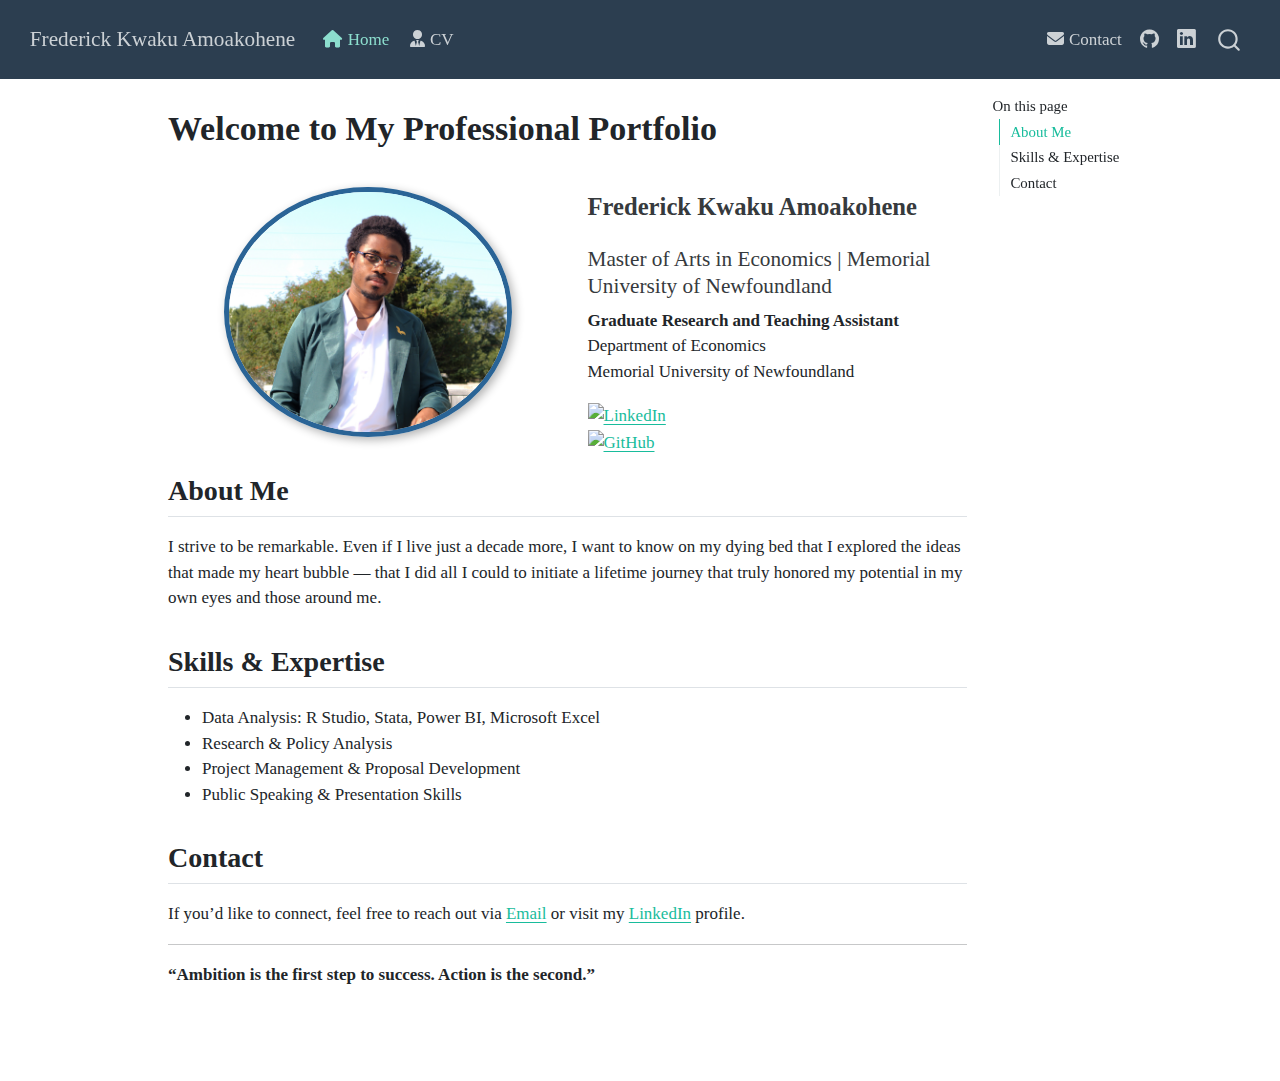
==== commit 7064dca5: "new updates" ====
--- a/docs/index.html
+++ b/docs/index.html
@@ -7,7 +7,7 @@
 <meta name="viewport" content="width=device-width, initial-scale=1.0, user-scalable=yes">
 
 
-<title>Frederick Kwaku Amoakohene</title>
+<title>Welcome to My Professional Portfolio – Frederick Kwaku Amoakohene</title>
 <style>
 code{white-space: pre-wrap;}
 span.smallcaps{font-variant: small-caps;}
@@ -149,19 +149,35 @@
     <h2 id="toc-title">On this page</h2>
    
   <ul>
-  <li><a href="#frederick-kwaku-amoakohene-ma-economics-student" id="toc-frederick-kwaku-amoakohene-ma-economics-student" class="nav-link active" data-scroll-target="#frederick-kwaku-amoakohene-ma-economics-student">Frederick Kwaku Amoakohene, MA Economics Student</a></li>
-  <li><a href="#about" id="toc-about" class="nav-link" data-scroll-target="#about">About</a></li>
+  <li><a href="#about-me" id="toc-about-me" class="nav-link active" data-scroll-target="#about-me">About Me</a></li>
+  <li><a href="#skills-expertise" id="toc-skills-expertise" class="nav-link" data-scroll-target="#skills-expertise">Skills &amp; Expertise</a></li>
+  <li><a href="#contact" id="toc-contact" class="nav-link" data-scroll-target="#contact">Contact</a></li>
   </ul>
 </nav>
     </div>
 <!-- main -->
 <main class="content" id="quarto-document-content">
 
-
+<header id="title-block-header" class="quarto-title-block default">
+<div class="quarto-title">
+<h1 class="title">Welcome to My Professional Portfolio</h1>
+</div>
+
+
+
+<div class="quarto-title-meta">
+
+    
+  
+    
+  </div>
+  
+
+
+</header>
 
 
 <div class="columns">
-<p>:::: {.column width=“40%”}— title: “Welcome to My Professional Portfolio” format: html: include-in-header: fka Script.Rhtml</p><hr><div class="columns">
 <div class="column" style="text-align: center; padding: 20px;">
 <div class="round-image">
 <p><img src="photo.jpg" class="img-fluid" style="border-radius: 50%; width: 80%; border: 5px solid #2a6496; box-shadow: 3px 3px 10px rgba(0, 0, 0, 0.3);"></p>
@@ -179,10 +195,12 @@
 </section>
 </section>
 </div>
-</div><section id="about-me" class="level2">
+</div>
+<section id="about-me" class="level2">
 <h2 class="anchored" data-anchor-id="about-me">About Me</h2>
 <p>I strive to be remarkable. Even if I live just a decade more, I want to know on my dying bed that I explored the ideas that made my heart bubble — that I did all I could to initiate a lifetime journey that truly honored my potential in my own eyes and those around me.</p>
-</section><section id="skills-expertise" class="level2">
+</section>
+<section id="skills-expertise" class="level2">
 <h2 class="anchored" data-anchor-id="skills-expertise">Skills &amp; Expertise</h2>
 <ul>
 <li>Data Analysis: R Studio, Stata, Power BI, Microsoft Excel</li>
@@ -190,28 +208,12 @@
 <li>Project Management &amp; Proposal Development</li>
 <li>Public Speaking &amp; Presentation Skills</li>
 </ul>
-</section><section id="contact" class="level2">
+</section>
+<section id="contact" class="level2">
 <h2 class="anchored" data-anchor-id="contact">Contact</h2>
 <p>If you’d like to connect, feel free to reach out via <a href="mailto:famoakohene7@gmail.com">Email</a> or visit my <a href="https://www.linkedin.com/in/frederick-amoakohene/">LinkedIn</a> profile.</p>
 <hr>
 <p><strong>“Ambition is the first step to success. Action is the second.”</strong></p>
-<div class="round-image">
-<p><img src="photo.jpg" class="img-fluid"></p>
-</div>
-</section>
-</div>
-<div class="column" style="width:60%;">
-<section id="frederick-kwaku-amoakohene-ma-economics-student" class="level3">
-<h3 class="anchored" data-anchor-id="frederick-kwaku-amoakohene-ma-economics-student">Frederick Kwaku Amoakohene, MA Economics Student</h3>
-<p><strong>Graduate Research and Teaching Assistant</strong><br>
-Department of Economics<br>
-Memorial University of Newfoundland</p>
-</section>
-</div>
-<p>::::::</p>
-<section id="about" class="level2">
-<h2 class="anchored" data-anchor-id="about">About</h2>
-<p>I want to be remarkable. Even if I live just a decade more, I want to know on my dying bed that I explored the ideas that made my heart bubble; that I did all I could to initiate the process of a lifetime that truly honored my potentials in my eyes and of those around me.</p>
 
 
 </section>
